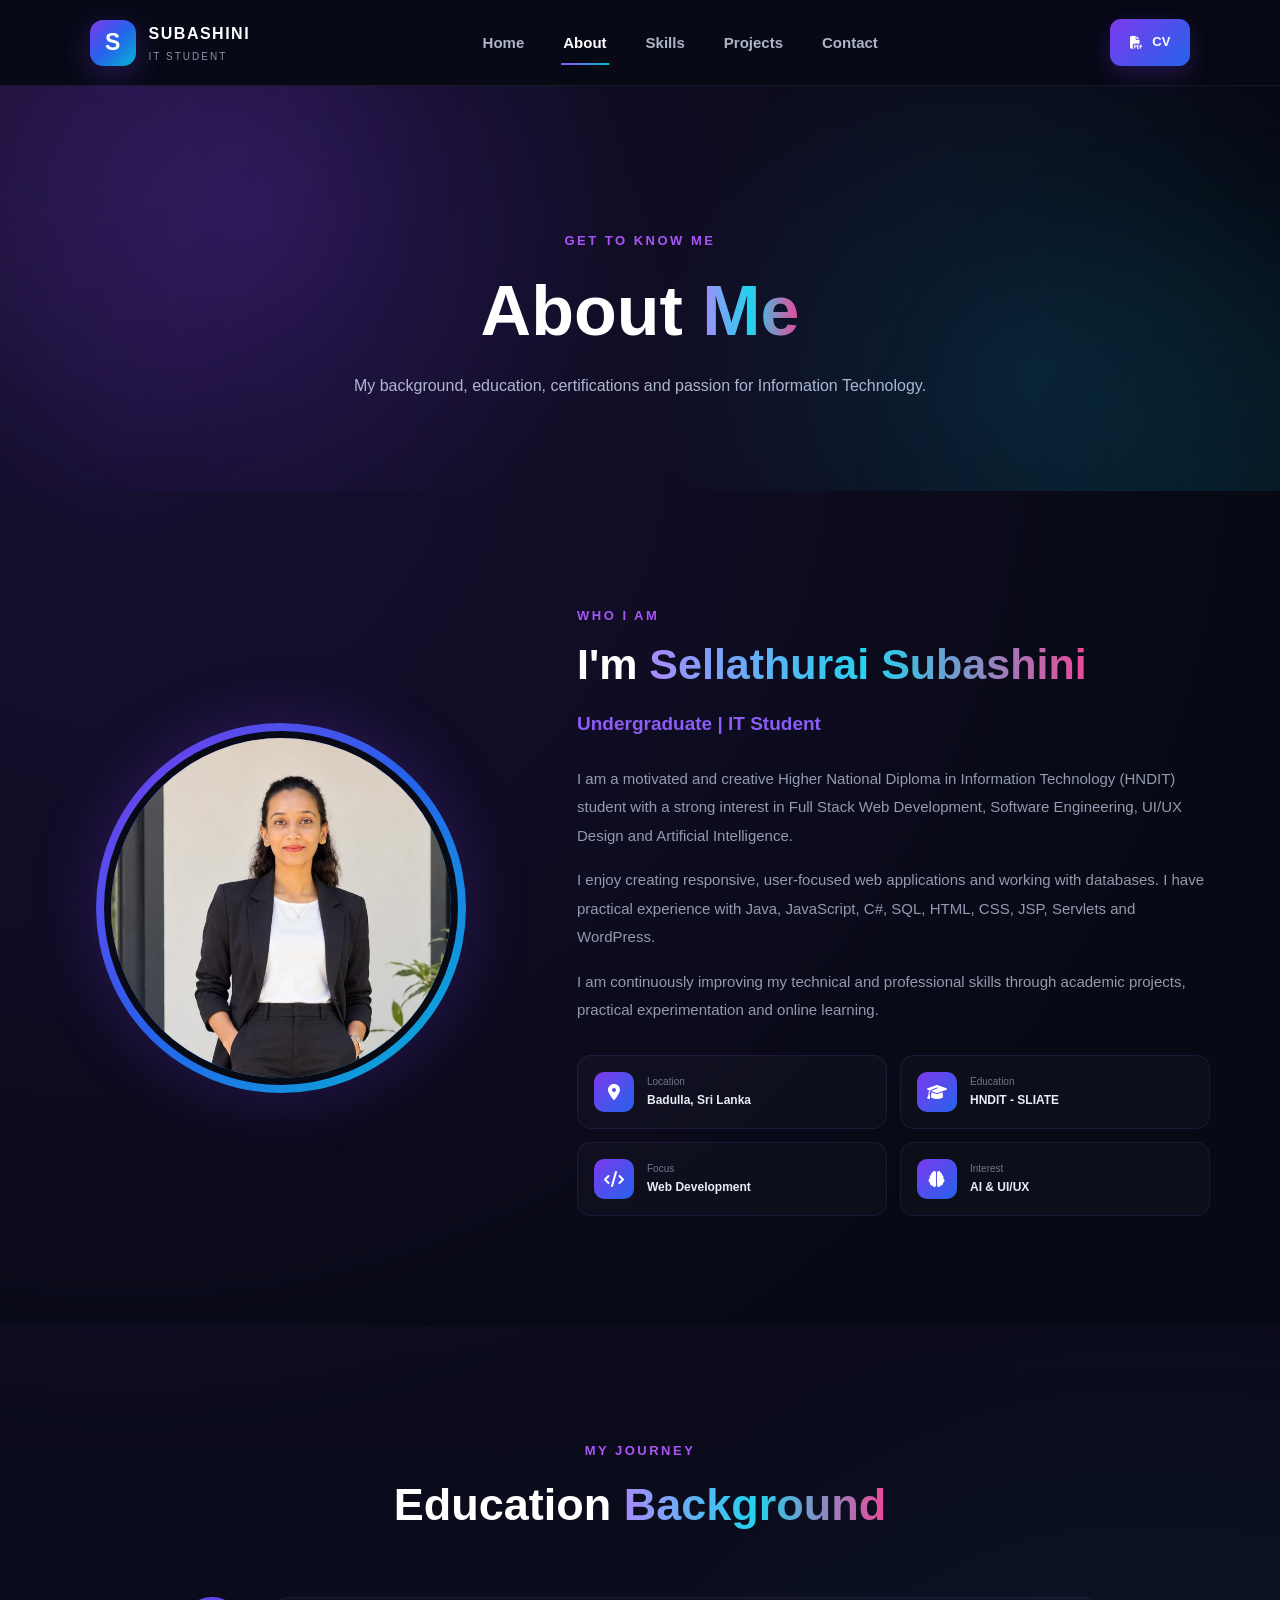
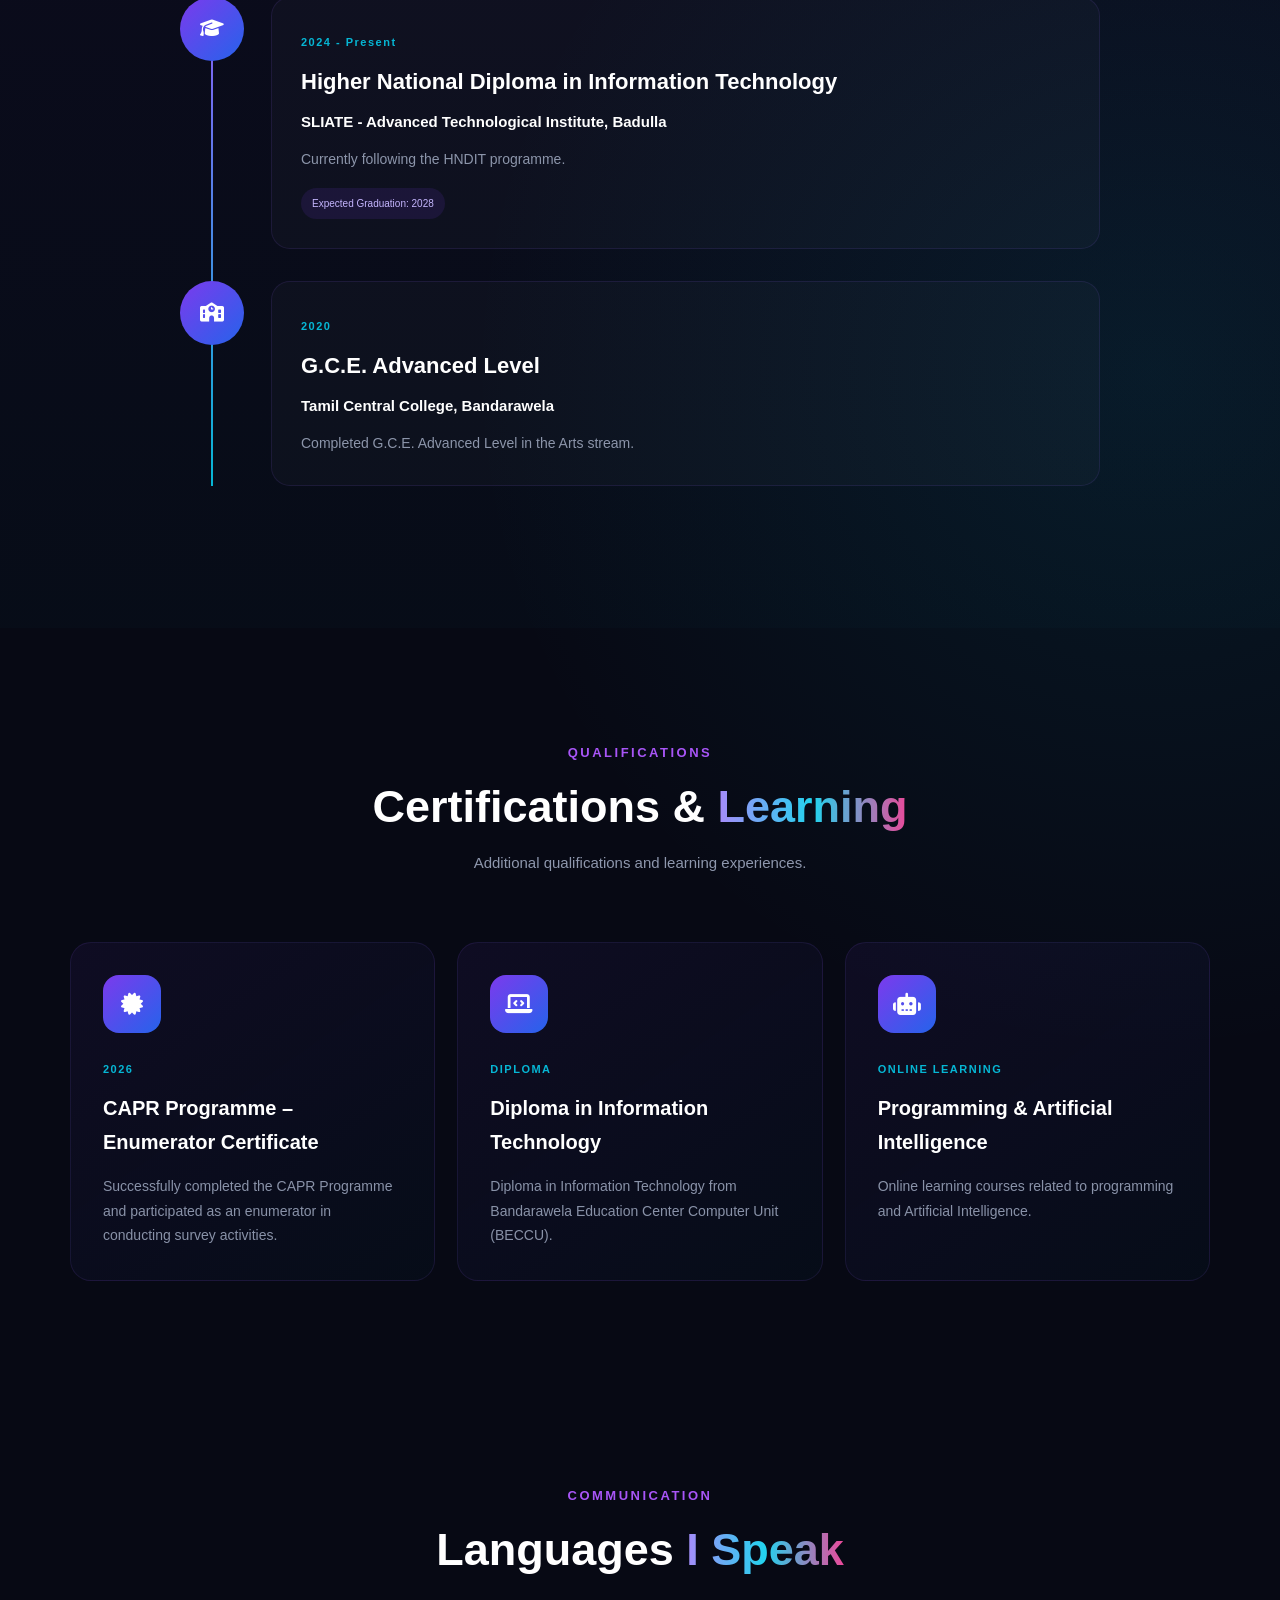
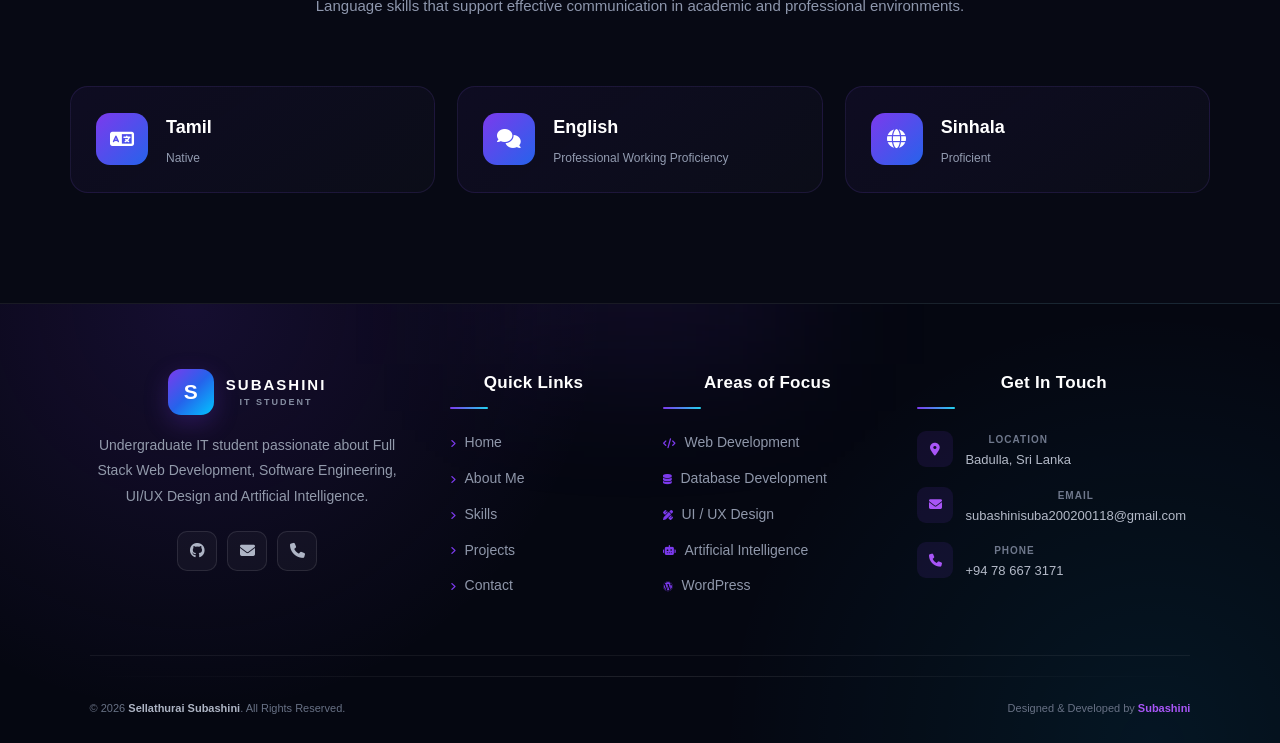
==== about.html @ f73d44b4 "First commit" ====
<!DOCTYPE html>
<html lang="en">

<head>

    <meta charset="UTF-8">
    <meta name="viewport" content="width=device-width, initial-scale=1.0">

    <title>About | Sellathurai Subashini</title>

    <link rel="stylesheet"
          href="https://cdnjs.cloudflare.com/ajax/libs/font-awesome/6.5.2/css/all.min.css">

    <link rel="stylesheet" href="style.css">

</head>

<body>


<header class="site-header">

    <a href="index.html" class="logo">

        <span>S</span>

        <div>
            <strong>SUBASHINI</strong>
            <small>IT STUDENT</small>
        </div>

    </a>


    <nav class="nav-menu">

        <a href="index.html">Home</a>
        <a href="about.html" class="active">About</a>
        <a href="skills.html">Skills</a>
        <a href="projects.html">Projects</a>
        <a href="contact.html">Contact</a>

    </nav>


    <a href="suba cv.pdf"
       target="_blank"
       class="cv-button">

        <i class="fa-solid fa-file-pdf"></i>
        CV

    </a>


    <button class="menu-button" id="menuButton">
        <i class="fa-solid fa-bars"></i>
    </button>

</header>


<!-- PAGE HERO -->

<section class="page-hero">

    <div>

        <span class="section-label">
            GET TO KNOW ME
        </span>

        <h1>
            About <span>Me</span>
        </h1>

        <p>
            My background, education, certifications and
            passion for Information Technology.
        </p>

    </div>

</section>


<!-- ABOUT -->

<section class="about-section">

    <div class="about-grid">

        <div class="about-photo-box">

            <div class="photo-ring">

                <img src="Profile.jpeg"
                     alt="Sellathurai Subashini">

            </div>

        </div>


        <div class="about-content">

            <span class="section-label">
                WHO I AM
            </span>

            <h2>
                I'm <span>Sellathurai Subashini</span>
            </h2>

            <h3>
                Undergraduate | IT Student
            </h3>

            <p>
                I am a motivated and creative Higher National Diploma
                in Information Technology (HNDIT) student with a strong
                interest in Full Stack Web Development, Software
                Engineering, UI/UX Design and Artificial Intelligence.
            </p>

            <p>
                I enjoy creating responsive, user-focused web applications
                and working with databases. I have practical experience
                with Java, JavaScript, C#, SQL, HTML, CSS, JSP, Servlets
                and WordPress.
            </p>

            <p>
                I am continuously improving my technical and professional
                skills through academic projects, practical experimentation
                and online learning.
            </p>


            <div class="about-info">

                <div>
                    <i class="fa-solid fa-location-dot"></i>

                    <div>
                        <small>Location</small>
                        <strong>Badulla, Sri Lanka</strong>
                    </div>
                </div>

                <div>
                    <i class="fa-solid fa-graduation-cap"></i>

                    <div>
                        <small>Education</small>
                        <strong>HNDIT - SLIATE</strong>
                    </div>
                </div>

                <div>
                    <i class="fa-solid fa-code"></i>

                    <div>
                        <small>Focus</small>
                        <strong>Web Development</strong>
                    </div>
                </div>

                <div>
                    <i class="fa-solid fa-brain"></i>

                    <div>
                        <small>Interest</small>
                        <strong>AI & UI/UX</strong>
                    </div>
                </div>

            </div>

        </div>

    </div>

</section>


<!-- EDUCATION -->

<section class="dark-section">

    <div class="section-heading">

        <span class="section-label">
            MY JOURNEY
        </span>

        <h2>
            Education <span>Background</span>
        </h2>

    </div>


    <div class="timeline">

        <div class="timeline-item">

            <div class="timeline-icon">
                <i class="fa-solid fa-graduation-cap"></i>
            </div>

            <div class="timeline-card">

                <span class="timeline-date">
                    2024 - Present
                </span>

                <h3>
                    Higher National Diploma in Information Technology
                </h3>

                <h4>
                    SLIATE - Advanced Technological Institute, Badulla
                </h4>

                <p>
                    Currently following the HNDIT programme.
                </p>

                <span class="education-status">
                    Expected Graduation: 2028
                </span>

            </div>

        </div>


        <div class="timeline-item">

            <div class="timeline-icon">
                <i class="fa-solid fa-school"></i>
            </div>

            <div class="timeline-card">

                <span class="timeline-date">
                    2020
                </span>

                <h3>
                    G.C.E. Advanced Level
                </h3>

                <h4>
                    Tamil Central College, Bandarawela
                </h4>

                <p>
                    Completed G.C.E. Advanced Level in the Arts stream.
                </p>

            </div>

        </div>

    </div>

</section>


<!-- CERTIFICATIONS -->

<section class="certifications-section">

    <div class="section-heading">

        <span class="section-label">
            QUALIFICATIONS
        </span>

        <h2>
            Certifications & <span>Learning</span>
        </h2>

        <p>
            Additional qualifications and learning experiences.
        </p>

    </div>


    <div class="certification-grid">

        <div class="certification-card">

            <div class="cert-icon">
                <i class="fa-solid fa-certificate"></i>
            </div>

            <span class="cert-year">
                2026
            </span>

            <h3>
                CAPR Programme –
                Enumerator Certificate
            </h3>

            <p>
                Successfully completed the CAPR Programme and
                participated as an enumerator in conducting
                survey activities.
            </p>

        </div>


        <div class="certification-card">

            <div class="cert-icon">
                <i class="fa-solid fa-laptop-code"></i>
            </div>

            <span class="cert-year">
                DIPLOMA
            </span>

            <h3>
                Diploma in Information Technology
            </h3>

            <p>
                Diploma in Information Technology from Bandarawela
                Education Center Computer Unit (BECCU).
            </p>

        </div>


        <div class="certification-card">

            <div class="cert-icon">
                <i class="fa-solid fa-robot"></i>
            </div>

            <span class="cert-year">
                ONLINE LEARNING
            </span>

            <h3>
                Programming & Artificial Intelligence
            </h3>

            <p>
                Online learning courses related to programming
                and Artificial Intelligence.
            </p>

        </div>

    </div>

</section>

<!-- LANGUAGES -->

<section class="languages-section">

    <div class="section-heading">

        <span class="section-label">
            COMMUNICATION
        </span>

        <h2>
            Languages <span>I Speak</span>
        </h2>

        <p>
            Language skills that support effective communication
            in academic and professional environments.
        </p>

    </div>


    <div class="language-grid">


        <!-- TAMIL -->

        <div class="language-card">

            <div class="language-icon">
                <i class="fa-solid fa-language"></i>
            </div>

            <div class="language-content">

                <h3>
                    Tamil
                </h3>

                <span>
                    Native
                </span>

            </div>

        </div>


        <!-- ENGLISH -->

        <div class="language-card">

            <div class="language-icon">
                <i class="fa-solid fa-comments"></i>
            </div>

            <div class="language-content">

                <h3>
                    English
                </h3>

                <span>
                    Professional Working Proficiency
                </span>

            </div>

        </div>


        <!-- SINHALA -->

        <div class="language-card">

            <div class="language-icon">
                <i class="fa-solid fa-globe"></i>
            </div>

            <div class="language-content">

                <h3>
                    Sinhala
                </h3>

                <span>
                    Proficient
                </span>

            </div>

        </div>


    </div>

</section>


<!-- =========================================================
     FOOTER
========================================================= -->

<footer class="site-footer">


    <div class="footer-container">


        <!-- =================================================
             FOOTER ABOUT
        ================================================== -->

        <div class="footer-column footer-about">


            <a href="index.html"
               class="footer-logo">


                <span>S</span>


                <div>

                    <strong>
                        SUBASHINI
                    </strong>

                    <small>
                        IT STUDENT
                    </small>

                </div>


            </a>


            <p>

                Undergraduate IT student passionate about
                Full Stack Web Development, Software Engineering,
                UI/UX Design and Artificial Intelligence.

            </p>


            <div class="footer-socials">


                <a href="https://github.com/Subashini0118"
                   title="GitHub">

                    <i class="fa-brands fa-github"></i>

                </a>


                <a href="mailto:subashinisuba200200118@gmail.com"
                   title="Email">

                    <i class="fa-solid fa-envelope"></i>

                </a>


                <a href="tel:+94786673171"
                   title="Phone">

                    <i class="fa-solid fa-phone"></i>

                </a>


            </div>


        </div>



        <!-- =================================================
             QUICK LINKS
        ================================================== -->

        <div class="footer-column">


            <h3>

                Quick Links

            </h3>


            <ul>


                <li>

                    <a href="index.html">

                        <i class="fa-solid fa-angle-right"></i>

                        Home

                    </a>

                </li>


                <li>

                    <a href="about.html">

                        <i class="fa-solid fa-angle-right"></i>

                        About Me

                    </a>

                </li>


                <li>

                    <a href="skills.html">

                        <i class="fa-solid fa-angle-right"></i>

                        Skills

                    </a>

                </li>


                <li>

                    <a href="projects.html">

                        <i class="fa-solid fa-angle-right"></i>

                        Projects

                    </a>

                </li>


                <li>

                    <a href="contact.html">

                        <i class="fa-solid fa-angle-right"></i>

                        Contact

                    </a>

                </li>


            </ul>


        </div>



        <!-- =================================================
             EXPERTISE
        ================================================== -->

        <div class="footer-column">


            <h3>

                Areas of Focus

            </h3>


            <ul>


                <li>

                    <a href="skills.html">

                        <i class="fa-solid fa-code"></i>

                        Web Development

                    </a>

                </li>


                <li>

                    <a href="skills.html">

                        <i class="fa-solid fa-database"></i>

                        Database Development

                    </a>

                </li>


                <li>

                    <a href="skills.html">

                        <i class="fa-solid fa-pen-ruler"></i>

                        UI / UX Design

                    </a>

                </li>


                <li>

                    <a href="skills.html">

                        <i class="fa-solid fa-robot"></i>

                        Artificial Intelligence

                    </a>

                </li>


                <li>

                    <a href="skills.html">

                        <i class="fa-brands fa-wordpress"></i>

                        WordPress

                    </a>

                </li>


            </ul>


        </div>



        <!-- =================================================
             CONTACT DETAILS
        ================================================== -->

        <div class="footer-column footer-contact">


            <h3>

                Get In Touch

            </h3>


            <div class="footer-contact-item">


                <i class="fa-solid fa-location-dot"></i>


                <div>

                    <span>

                        Location

                    </span>

                    <p>

                        Badulla, Sri Lanka

                    </p>

                </div>


            </div>



            <div class="footer-contact-item">


                <i class="fa-solid fa-envelope"></i>


                <div>

                    <span>

                        Email

                    </span>

                    <p>

                        subashinisuba200200118@gmail.com

                    </p>

                </div>


            </div>



            <div class="footer-contact-item">


                <i class="fa-solid fa-phone"></i>


                <div>

                    <span>

                        Phone

                    </span>

                    <p>

                        +94 78 667 3171

                    </p>

                </div>


            </div>

        </div>


    </div>



    <!-- =================================================
         FOOTER BOTTOM
    ================================================== -->

    <div class="footer-bottom">


        <div class="footer-line"></div>


        <div class="footer-bottom-content">


            <p>

                © 2026
                <strong>Sellathurai Subashini</strong>.
                All Rights Reserved.

            </p>


            <p>

                Designed & Developed by

                <span>

                    Subashini

                </span>

            </p>


        </div>


    </div>


</footer>


<script src="script.js"></script>

</body>
</html>
---- style.css ----
/* =====================================================
   GLOBAL
===================================================== */

* {
    margin: 0;
    padding: 0;
    box-sizing: border-box;
}

html {
    scroll-behavior: smooth;
}

body {
    font-family: Arial, Helvetica, sans-serif;
    background:
        radial-gradient(
            circle at 10% 10%,
            rgba(124, 58, 237, 0.14),
            transparent 30%
        ),
        radial-gradient(
            circle at 90% 50%,
            rgba(6, 182, 212, 0.09),
            transparent 30%
        ),
        #070914;
    color: #ffffff;
    line-height: 1.7;
    overflow-x: hidden;
}

a {
    text-decoration: none;
}

button,
input,
textarea {
    font-family: inherit;
}


/* =====================================================
   NAVBAR
===================================================== */

.site-header {
    position: sticky;
    top: 0;
    z-index: 999;

    height: 86px;

    padding: 0 7%;

    display: flex;
    align-items: center;
    justify-content: space-between;

    background: rgba(7, 9, 20, 0.90);

    backdrop-filter: blur(18px);

    border-bottom: 1px solid rgba(255, 255, 255, 0.07);
}


/* LOGO */

.logo {
    display: flex;
    align-items: center;
    gap: 13px;
    color: white;
}

.logo > span {
    width: 46px;
    height: 46px;

    display: flex;
    align-items: center;
    justify-content: center;

    border-radius: 13px;

    font-size: 23px;
    font-weight: 900;

    background:
        linear-gradient(
            135deg,
            #7c3aed,
            #2563eb,
            #06b6d4
        );

    box-shadow:
        0 8px 30px rgba(124, 58, 237, 0.3);
}

.logo strong {
    display: block;
    font-size: 16px;
    letter-spacing: 1.5px;
}

.logo small {
    display: block;
    font-size: 10px;
    color: #8992aa;
    letter-spacing: 2px;
}


/* NAVIGATION */

.nav-menu {
    display: flex;
    align-items: center;
    gap: 9px;
}

.nav-menu a {
    position: relative;

    padding: 11px 15px;

    color: #aeb5c8;

    font-size: 14px;
    font-weight: 600;

    transition: 0.3s ease;
}

.nav-menu a::after {
    content: "";

    position: absolute;

    left: 50%;
    bottom: 1px;

    width: 0;
    height: 2px;

    transform: translateX(-50%);

    background:
        linear-gradient(
            90deg,
            #8b5cf6,
            #06b6d4
        );

    transition: 0.3s ease;
}

.nav-menu a:hover,
.nav-menu a.active {
    color: #ffffff;
}

.nav-menu a:hover::after,
.nav-menu a.active::after {
    width: 65%;
}


/* CV BUTTON */

.cv-button {
    display: flex;
    align-items: center;
    gap: 9px;

    padding: 12px 20px;

    border-radius: 11px;

    color: white;

    font-size: 13px;
    font-weight: 700;

    background:
        linear-gradient(
            135deg,
            #7c3aed,
            #2563eb
        );

    box-shadow:
        0 8px 25px rgba(124, 58, 237, 0.25);

    transition: 0.3s ease;
}

.cv-button:hover {
    transform: translateY(-2px);

    box-shadow:
        0 12px 30px rgba(124, 58, 237, 0.4);
}


/* MOBILE MENU */

.menu-button {
    display: none;

    width: 44px;
    height: 44px;

    border: 1px solid rgba(255, 255, 255, 0.1);

    border-radius: 11px;

    color: white;

    background: rgba(255, 255, 255, 0.05);

    cursor: pointer;
}


/* =====================================================
   HERO
===================================================== */

.hero {
    min-height: calc(100vh - 86px);

    padding: 85px 8%;

    display: grid;

    grid-template-columns: 1.1fr 0.9fr;

    align-items: center;

    gap: 65px;

    position: relative;
}

.hero::before {
    content: "";

    position: absolute;

    width: 470px;
    height: 470px;

    left: -190px;
    top: 100px;

    border-radius: 50%;

    background: rgba(124, 58, 237, 0.11);

    filter: blur(85px);
}


/* HERO CONTENT */

.hero-content {
    position: relative;
    z-index: 2;
}

.hero-badge {
    display: inline-flex;
    align-items: center;
    gap: 9px;

    padding: 9px 15px;

    margin-bottom: 22px;

    border: 1px solid rgba(6, 182, 212, 0.22);

    border-radius: 30px;

    color: #67e8f9;

    font-size: 11px;
    font-weight: 700;

    letter-spacing: 1.5px;

    background: rgba(6, 182, 212, 0.05);
}

.hero-badge span {
    width: 8px;
    height: 8px;

    border-radius: 50%;

    background: #22c55e;

    box-shadow: 0 0 10px #22c55e;
}

.hero-small {
    color: #8b5cf6;

    font-size: 15px;

    font-weight: 800;

    letter-spacing: 4px;

    margin-bottom: 9px;
}

.hero h1 {
    font-size: clamp(52px, 6.2vw, 82px);

    line-height: 1.05;

    font-weight: 900;

    letter-spacing: -3px;

    margin-bottom: 22px;
}

.hero h1 span {
    display: block;

    background:
        linear-gradient(
            90deg,
            #a78bfa,
            #38bdf8,
            #22d3ee
        );

    -webkit-background-clip: text;
    -webkit-text-fill-color: transparent;
}

.hero h2 {
    font-size: 24px;

    color: #e2e8f0;

    font-weight: 500;

    margin-bottom: 22px;
}

.hero h2 b {
    color: #8b5cf6;
}

.hero-description {
    max-width: 650px;

    color: #929bb2;

    font-size: 17px;

    line-height: 1.9;

    margin-bottom: 35px;
}


/* HERO BUTTONS */

.hero-buttons {
    display: flex;

    gap: 15px;

    flex-wrap: wrap;
}

.button {
    display: inline-flex;

    align-items: center;

    gap: 10px;

    padding: 15px 24px;

    border-radius: 12px;

    font-size: 14px;

    font-weight: 700;

    transition: 0.3s ease;
}

.primary-button {
    color: white;

    background:
        linear-gradient(
            135deg,
            #7c3aed,
            #2563eb
        );

    box-shadow:
        0 10px 30px rgba(124, 58, 237, 0.25);
}

.primary-button:hover {
    color: white;

    transform: translateY(-3px);

    box-shadow:
        0 15px 35px rgba(124, 58, 237, 0.4);
}

.outline-button {
    color: #dce4f4;

    border: 1px solid rgba(139, 92, 246, 0.3);

    background: rgba(255, 255, 255, 0.03);
}

.outline-button:hover {
    color: white;

    border-color: #8b5cf6;

    transform: translateY(-3px);
}


/* SOCIAL */

.social-links {
    display: flex;

    gap: 11px;

    margin-top: 32px;
}

.social-links a {
    width: 43px;
    height: 43px;

    display: flex;

    align-items: center;
    justify-content: center;

    border-radius: 11px;

    color: #aeb6ca;

    border: 1px solid rgba(255, 255, 255, 0.08);

    background: rgba(255, 255, 255, 0.03);

    transition: 0.3s ease;
}

.social-links a:hover {
    color: white;

    transform: translateY(-3px);

    border-color: #8b5cf6;

    background: rgba(124, 58, 237, 0.15);
}


/* =====================================================
   HERO PHOTO
===================================================== */

.hero-photo-area {
    position: relative;

    min-height: 520px;

    display: flex;

    align-items: center;
    justify-content: center;
}

.photo-circle {
    position: relative;
    z-index: 3;

    width: 380px;
    height: 380px;

    padding: 9px;

    border-radius: 50%;

    background:
        linear-gradient(
            135deg,
            #7c3aed,
            #2563eb,
            #06b6d4
        );

    box-shadow:
        0 0 65px rgba(124, 58, 237, 0.35),
        0 0 130px rgba(6, 182, 212, 0.12);
}

.photo-circle img {
    width: 100%;
    height: 100%;

    object-fit: cover;

    border-radius: 50%;

    border: 7px solid #080a16;

    display: block;
}


/* GLOWS */

.glow {
    position: absolute;

    border-radius: 50%;

    filter: blur(60px);
}

.glow-one {
    width: 230px;
    height: 230px;

    background: rgba(124, 58, 237, 0.25);

    top: 60px;
    left: 70px;
}

.glow-two {
    width: 190px;
    height: 190px;

    background: rgba(6, 182, 212, 0.2);

    bottom: 45px;
    right: 45px;
}


/* FLOATING CARDS */

.floating-card {
    position: absolute;

    z-index: 5;

    display: flex;

    align-items: center;

    gap: 11px;

    padding: 14px 17px;

    border-radius: 15px;

    background: rgba(14, 17, 32, 0.86);

    backdrop-filter: blur(15px);

    border: 1px solid rgba(255, 255, 255, 0.1);

    box-shadow:
        0 15px 40px rgba(0, 0, 0, 0.3);

    animation: floatCard 4s ease-in-out infinite;
}

.floating-card i {
    color: #8b5cf6;

    font-size: 19px;
}

.floating-card strong {
    display: block;

    font-size: 13px;
}

.floating-card small {
    display: block;

    color: #7d879e;

    font-size: 10px;
}

.card-one {
    top: 75px;
    right: 5px;
}

.card-two {
    bottom: 65px;
    left: 5px;

    animation-delay: 1.5s;
}

@keyframes floatCard {

    0%, 100% {
        transform: translateY(0);
    }

    50% {
        transform: translateY(-10px);
    }

}


/* =====================================================
   GENERAL SECTIONS
===================================================== */

.quick-section,
.about-section,
.skills-section,
.projects-section,
.contact-section,
.certifications-section,
.project-cta {
    max-width: 1200px;

    margin: auto;

    padding: 110px 30px;
}

.dark-section {
    padding: 110px 30px;

    background:
        linear-gradient(
            180deg,
            rgba(124, 58, 237, 0.04),
            rgba(6, 182, 212, 0.02)
        );
}

.section-heading {
    text-align: center;

    max-width: 760px;

    margin: 0 auto 65px;
}

.section-label {
    display: inline-flex;

    align-items: center;

    gap: 8px;

    color: #a855f7;

    font-size: 13px;

    font-weight: 800;

    letter-spacing: 2.5px;

    text-transform: uppercase;
}

.section-heading h2 {
    font-size: 45px;

    line-height: 1.2;

    margin: 15px 0;
}

.section-heading h2 span,
.page-hero h1 span,
.about-content h2 span,
.project-cta h2 span,
.skills-heading h2 span,
.skills-hero h1 span {
    background:
        linear-gradient(
            90deg,
            #a78bfa,
            #22d3ee,
            #ec4899
        );

    -webkit-background-clip: text;
    -webkit-text-fill-color: transparent;
}

.section-heading p {
    color: #8e97ad;

    font-size: 15px;

    line-height: 1.9;
}


/* =====================================================
   FEATURE CARDS
===================================================== */

.feature-grid {
    display: grid;

    grid-template-columns: repeat(4, 1fr);

    gap: 20px;
}

.feature-card {
    padding: 31px 24px;

    border-radius: 19px;

    border: 1px solid rgba(139, 92, 246, 0.12);

    background:
        linear-gradient(
            145deg,
            rgba(124, 58, 237, 0.06),
            rgba(255, 255, 255, 0.015)
        );

    transition: 0.3s ease;
}

.feature-card:hover {
    transform: translateY(-8px);

    border-color: rgba(139, 92, 246, 0.45);

    box-shadow:
        0 20px 50px rgba(0, 0, 0, 0.25);
}

.feature-icon {
    width: 55px;
    height: 55px;

    display: flex;

    align-items: center;
    justify-content: center;

    margin-bottom: 21px;

    border-radius: 15px;

    color: white;

    font-size: 19px;

    background:
        linear-gradient(
            135deg,
            #7c3aed,
            #2563eb
        );
}

.feature-card h3 {
    font-size: 18px;

    margin-bottom: 10px;
}

.feature-card p {
    color: #8992a8;

    font-size: 14px;

    line-height: 1.75;
}


/* =====================================================
   STATS
===================================================== */

.stats-section {
    max-width: 1000px;

    margin: 0 auto 110px;

    padding: 38px;

    display: grid;

    grid-template-columns: repeat(4, 1fr);

    border: 1px solid rgba(139, 92, 246, 0.15);

    border-radius: 21px;

    background:
        linear-gradient(
            100deg,
            rgba(124, 58, 237, 0.08),
            rgba(6, 182, 212, 0.04)
        );
}

.stat-item {
    text-align: center;

    border-right: 1px solid rgba(255, 255, 255, 0.07);
}

.stat-item:last-child {
    border: none;
}

.stat-item strong {
    display: block;

    font-size: 33px;

    color: #a78bfa;
}

.stat-item span {
    color: #7f899f;

    font-size: 12px;

    text-transform: uppercase;

    letter-spacing: 1px;
}


/* =====================================================
   PAGE HERO
===================================================== */

.page-hero {
    min-height: 45vh;

    display: flex;

    align-items: center;

    justify-content: center;

    text-align: center;

    padding: 140px 20px 90px;

    position: relative;

    overflow: hidden;

    background:
        radial-gradient(
            circle at 20% 30%,
            rgba(124, 58, 237, 0.20),
            transparent 35%
        ),
        radial-gradient(
            circle at 80% 70%,
            rgba(6, 182, 212, 0.13),
            transparent 35%
        );
}

.page-hero::before {
    content: "";

    position: absolute;

    width: 470px;
    height: 470px;

    border-radius: 50%;

    background: rgba(168, 85, 247, 0.08);

    filter: blur(85px);

    top: -200px;
    left: -150px;
}

.page-hero::after {
    content: "";

    position: absolute;

    width: 420px;
    height: 420px;

    border-radius: 50%;

    background: rgba(6, 182, 212, 0.07);

    filter: blur(90px);

    right: -150px;
    bottom: -200px;
}

.page-hero .hero-content {
    max-width: 850px;
    position: relative;
    z-index: 2;
}

.page-hero h1 {
    font-size: clamp(48px, 6vw, 70px);

    line-height: 1.05;

    margin: 22px 0;

    color: #ffffff;
}

.page-hero p {
    color: #aeb6cf;

    max-width: 720px;

    margin: auto;

    font-size: 16px;

    line-height: 1.9;
}


/* =====================================================
   ABOUT
===================================================== */

.about-grid {
    display: grid;

    grid-template-columns: 0.8fr 1.2fr;

    gap: 85px;

    align-items: center;
}

.about-photo-box {
    display: flex;

    align-items: center;
    justify-content: center;
}

.photo-ring {
    width: 370px;
    height: 370px;

    padding: 8px;

    border-radius: 50%;

    background:
        linear-gradient(
            135deg,
            #7c3aed,
            #2563eb,
            #06b6d4
        );

    box-shadow:
        0 0 65px rgba(124, 58, 237, 0.25);
}

.photo-ring img {
    width: 100%;
    height: 100%;

    object-fit: cover;

    border-radius: 50%;

    border: 7px solid #080a16;
}

.about-content h2 {
    font-size: 43px;

    margin-bottom: 7px;
}

.about-content h3 {
    color: #8b5cf6;

    font-size: 19px;

    margin-bottom: 24px;
}

.about-content p {
    color: #929bb0;

    font-size: 15px;

    line-height: 1.9;

    margin-bottom: 16px;
}

.about-info {
    display: grid;

    grid-template-columns: repeat(2, 1fr);

    gap: 13px;

    margin-top: 30px;
}

.about-info > div {
    display: flex;

    gap: 13px;

    align-items: center;

    padding: 16px;

    border-radius: 14px;

    border: 1px solid rgba(139, 92, 246, 0.12);

    background: rgba(255, 255, 255, 0.025);
}

.about-info i {
    width: 40px;
    height: 40px;

    display: flex;

    align-items: center;
    justify-content: center;

    border-radius: 10px;

    background:
        linear-gradient(
            135deg,
            #7c3aed,
            #2563eb
        );
}

.about-info small {
    display: block;

    color: #6f7890;

    font-size: 10px;
}

.about-info strong {
    display: block;

    color: #e8edf7;

    font-size: 12px;
}


/* =====================================================
   TIMELINE
===================================================== */

.timeline {
    max-width: 920px;

    margin: auto;

    position: relative;
}

.timeline::before {
    content: "";

    position: absolute;

    left: 31px;

    top: 0;
    bottom: 0;

    width: 2px;

    background:
        linear-gradient(
            #8b5cf6,
            #06b6d4
        );
}

.timeline-item {
    position: relative;

    display: flex;

    gap: 27px;

    margin-bottom: 32px;
}

.timeline-icon {
    position: relative;

    z-index: 2;

    min-width: 64px;
    height: 64px;

    display: flex;

    align-items: center;
    justify-content: center;

    border-radius: 50%;

    font-size: 19px;

    background:
        linear-gradient(
            135deg,
            #7c3aed,
            #2563eb
        );
}

.timeline-card {
    flex: 1;

    padding: 29px;

    border-radius: 19px;

    border: 1px solid rgba(139, 92, 246, 0.12);

    background: rgba(255, 255, 255, 0.025);

    transition: 0.3s ease;
}

.timeline-card:hover {
    border-color: rgba(139, 92, 246, 0.4);

    transform: translateX(5px);
}

.timeline-date,
.cert-year {
    color: #06b6d4;

    font-size: 11px;

    font-weight: 800;

    letter-spacing: 1.5px;
}

.timeline-card h3 {
    font-size: 22px;

    margin: 9px 0;
}

.timeline-card h4 {
    font-size: 15px;

    margin-bottom: 13px;
}

.timeline-card p {
    color: #8c95aa;

    font-size: 14px;
}

.education-status {
    display: inline-block;

    margin-top: 16px;

    padding: 7px 11px;

    border-radius: 20px;

    font-size: 10px;

    color: #c4b5fd;

    background: rgba(124, 58, 237, 0.12);
}


/* =====================================================
   CERTIFICATIONS
===================================================== */

.certification-grid {
    max-width: 1200px;

    margin: auto;

    display: grid;

    grid-template-columns: repeat(3, 1fr);

    gap: 22px;
}

.certification-card {
    padding: 32px;

    border-radius: 21px;

    border: 1px solid rgba(139, 92, 246, 0.12);

    background:
        linear-gradient(
            145deg,
            rgba(124, 58, 237, 0.07),
            rgba(6, 182, 212, 0.025)
        );

    transition: 0.3s ease;
}

.certification-card:hover {
    transform: translateY(-8px);

    border-color: rgba(139, 92, 246, 0.45);
}

.cert-icon {
    width: 58px;
    height: 58px;

    display: flex;

    align-items: center;
    justify-content: center;

    margin-bottom: 21px;

    border-radius: 16px;

    font-size: 22px;

    background:
        linear-gradient(
            135deg,
            #7c3aed,
            #2563eb
        );
}

.certification-card h3 {
    font-size: 20px;

    margin: 10px 0 15px;
}

.certification-card p {
    color: #8992a8;

    font-size: 14px;

    line-height: 1.75;
}


/* =====================================================
   SKILLS PAGE
===================================================== */

.skills-hero {
    min-height: 360px;

    display: flex;

    align-items: center;

    justify-content: center;

    text-align: center;

    padding: 140px 20px 75px;

    position: relative;

    overflow: hidden;
}

.skills-hero::before {
    content: "";

    position: absolute;

    width: 470px;
    height: 470px;

    background: rgba(124, 58, 237, 0.16);

    border-radius: 50%;

    filter: blur(90px);

    top: -180px;
    left: -120px;
}

.skills-hero::after {
    content: "";

    position: absolute;

    width: 420px;
    height: 420px;

    background: rgba(6, 182, 212, 0.12);

    border-radius: 50%;

    filter: blur(90px);

    bottom: -180px;
    right: -100px;
}

.skills-hero-content {
    position: relative;

    z-index: 2;

    max-width: 780px;
}

.section-tag,
.small-title {
    display: inline-flex;

    align-items: center;

    gap: 8px;

    color: #a78bfa;

    font-size: 13px;

    font-weight: 700;

    letter-spacing: 2px;

    text-transform: uppercase;
}

.skills-hero h1 {
    margin: 20px 0 16px;

    font-size: clamp(42px, 5vw, 68px);

    line-height: 1.1;

    color: #ffffff;

    font-weight: 700;
}

.skills-hero p {
    max-width: 680px;

    margin: auto;

    color: #aeb8d0;

    font-size: 16px;

    line-height: 1.9;
}


/* =====================================================
   SKILLS MAIN
===================================================== */

.skills-main {
    max-width: 1220px;

    margin: 0 auto;

    padding: 95px 25px;
}

.skills-heading {
    text-align: center;

    max-width: 760px;

    margin: 0 auto 50px;
}

.skills-heading h2 {
    color: #ffffff;

    font-size: 38px;

    margin: 15px 0 13px;
}

.skills-heading p {
    color: #8f9bb5;

    font-size: 15px;

    line-height: 1.9;
}


/* =====================================================
   TECHNICAL SKILLS
===================================================== */

.technical-skills {
    display: grid;

    grid-template-columns: repeat(2, 1fr);

    gap: 24px;
}

.technical-skills > .skills-heading {
    grid-column: 1 / -1;
}


/* CATEGORY */

.skills-category {
    background: rgba(17, 24, 39, 0.68);

    border: 1px solid rgba(139, 92, 246, 0.18);

    border-radius: 20px;

    padding: 29px;

    backdrop-filter: blur(15px);

    transition: 0.35s ease;

    position: relative;

    overflow: hidden;
}

.skills-category::before {
    content: "";

    position: absolute;

    width: 160px;
    height: 160px;

    background: rgba(124, 58, 237, 0.08);

    border-radius: 50%;

    top: -80px;
    right: -60px;

    filter: blur(25px);
}

.skills-category:hover {
    transform: translateY(-5px);

    border-color: rgba(139, 92, 246, 0.45);

    box-shadow:
        0 18px 50px rgba(0, 0, 0, 0.25);
}

.wide-category {
    grid-column: 1 / -1;
}


/* CATEGORY HEADER */

.category-header {
    display: flex;

    align-items: center;

    gap: 16px;

    margin-bottom: 27px;
}

.category-icon {
    width: 52px;
    height: 52px;

    min-width: 52px;

    display: flex;

    align-items: center;
    justify-content: center;

    border-radius: 14px;

    color: white;

    font-size: 20px;
}

.programming-icon {
    background: linear-gradient(135deg, #7c3aed, #4f46e5);
}

.web-icon {
    background: linear-gradient(135deg, #06b6d4, #2563eb);
}

.database-icon {
    background: linear-gradient(135deg, #2563eb, #7c3aed);
}

.tools-icon {
    background: linear-gradient(135deg, #8b5cf6, #ec4899);
}

.design-icon {
    background: linear-gradient(135deg, #ec4899, #8b5cf6);
}

.category-header h3 {
    color: #ffffff;

    font-size: 20px;

    margin: 0 0 4px;
}

.category-header p {
    color: #7f8ba6;

    font-size: 13px;

    margin: 0;
}


/* SKILL LIST */

.skill-list {
    display: flex;

    flex-direction: column;

    gap: 21px;
}


/* SKILL ROW */

.skill-row {
    width: 100%;
}

.skill-info {
    display: flex;

    justify-content: space-between;

    align-items: center;

    margin-bottom: 9px;
}

.skill-name {
    display: flex;

    align-items: center;

    gap: 10px;

    color: #dbe4f5;

    font-size: 14px;

    font-weight: 500;
}

.skill-name i {
    color: #a78bfa;

    width: 19px;

    text-align: center;

    font-size: 15px;
}

.skill-info > span {
    color: #8b9abc;

    font-size: 13px;

    font-weight: 600;
}


/* PROGRESS */

.skill-progress {
    height: 7px;

    width: 100%;

    background: rgba(255, 255, 255, 0.07);

    border-radius: 20px;

    overflow: hidden;
}

.skill-fill {
    height: 100%;

    border-radius: 20px;

    background:
        linear-gradient(
            90deg,
            #7c3aed,
            #22d3ee
        );

    box-shadow:
        0 0 12px rgba(124, 58, 237, 0.35);
}


/* SKILL COLORS */

.javascript {
    background: linear-gradient(90deg, #f59e0b, #eab308);
}

.csharp {
    background: linear-gradient(90deg, #8b5cf6, #a855f7);
}

.sql {
    background: linear-gradient(90deg, #06b6d4, #3b82f6);
}

.html {
    background: linear-gradient(90deg, #f97316, #ef4444);
}

.css {
    background: linear-gradient(90deg, #2563eb, #06b6d4);
}

.jsp {
    background: linear-gradient(90deg, #7c3aed, #ec4899);
}

.react {
    background: linear-gradient(90deg, #06b6d4, #3b82f6);
}

.node {
    background: linear-gradient(90deg, #22c55e, #10b981);
}

.socket {
    background: linear-gradient(90deg, #6366f1, #8b5cf6);
}

.mysql {
    background: linear-gradient(90deg, #0ea5e9, #06b6d4);
}

.postgresql {
    background: linear-gradient(90deg, #2563eb, #6366f1);
}

.mongodb {
    background: linear-gradient(90deg, #16a34a, #22c55e);
}

.github {
    background: linear-gradient(90deg, #8b5cf6, #ec4899);
}

.vscode {
    background: linear-gradient(90deg, #0284c7, #06b6d4);
}

.netbeans {
    background: linear-gradient(90deg, #f97316, #ef4444);
}

.ai-content {
    background: linear-gradient(90deg, #a855f7, #ec4899);
}

.photoshop {
    background: linear-gradient(90deg, #2563eb, #06b6d4);
}

.canva {
    background: linear-gradient(90deg, #ec4899, #8b5cf6);
}

.ai-video {
    background: linear-gradient(90deg, #ef4444, #ec4899);
}


/* AI GRID */

.ai-grid {
    display: grid;

    grid-template-columns: repeat(2, 1fr);

    column-gap: 42px;
}


/* =====================================================
   SOFT SKILLS
===================================================== */

.soft-skills-section {
    margin-top: 100px;

    padding: 100px 8%;

    background:
        radial-gradient(
            circle at 10% 50%,
            rgba(124, 58, 237, 0.10),
            transparent 35%
        ),
        #070a16;
}

.soft-skills-grid {
    max-width: 1220px;

    margin: auto;

    display: grid;

    grid-template-columns: repeat(3, 1fr);

    gap: 20px;
}

.soft-skill {
    display: flex;

    align-items: center;

    gap: 17px;

    padding: 24px;

    border-radius: 18px;

    background: rgba(17, 24, 39, 0.58);

    border: 1px solid rgba(139, 92, 246, 0.15);

    transition: 0.3s ease;
}

.soft-skill:hover {
    transform: translateY(-5px);

    border-color: rgba(34, 211, 238, 0.35);
}

.soft-icon {
    width: 46px;
    height: 46px;

    min-width: 46px;

    display: flex;

    align-items: center;
    justify-content: center;

    border-radius: 13px;

    background:
        linear-gradient(
            135deg,
            #7c3aed,
            #0891b2
        );

    color: #ffffff;

    font-size: 18px;
}

.soft-skill h3 {
    color: #e9edfa;

    font-size: 16px;

    margin: 0 0 5px;
}

.soft-skill p {
    color: #7f89a5;

    font-size: 12px;

    line-height: 1.6;

    margin: 0;
}


/* =====================================================
   PROJECTS
===================================================== */

.projects-section {
    display: grid;

    grid-template-columns: repeat(3, 1fr);

    gap: 27px;

    align-items: stretch;
}

.project-card {
    position: relative;

    overflow: hidden;

    padding: 34px;

    border-radius: 23px;

    border: 1px solid rgba(139, 92, 246, 0.14);

    background:
        linear-gradient(
            145deg,
            rgba(124, 58, 237, 0.08),
            rgba(255, 255, 255, 0.02)
        );

    transition: 0.35s ease;
}

.project-card:hover {
    transform: translateY(-10px);

    border-color: rgba(139, 92, 246, 0.5);

    box-shadow:
        0 25px 60px rgba(0, 0, 0, 0.3);
}

.project-number {
    position: absolute;

    top: 16px;
    right: 21px;

    color: rgba(139, 92, 246, 0.15);

    font-size: 54px;

    font-weight: 900;
}

.project-icon {
    width: 68px;
    height: 68px;

    display: flex;

    align-items: center;
    justify-content: center;

    border-radius: 18px;

    font-size: 26px;

    margin-bottom: 26px;

    color: white;

    background:
        linear-gradient(
            135deg,
            #7c3aed,
            #2563eb
        );
}

.photography-icon {
    background:
        linear-gradient(
            135deg,
            #db2777,
            #7c3aed
        );
}

.wordpress-icon {
    background:
        linear-gradient(
            135deg,
            #06b6d4,
            #2563eb
        );
}

.project-type {
    color: #06b6d4;

    font-size: 10px;

    font-weight: 800;

    letter-spacing: 2px;
}

.project-content h2 {
    font-size: 24px;

    line-height: 1.3;

    margin: 10px 0 16px;
}

.project-content > p {
    color: #8e97ad;

    font-size: 14px;

    line-height: 1.8;

    min-height: 145px;
}

.technology-list {
    display: flex;

    flex-wrap: wrap;

    gap: 8px;

    margin: 23px 0;
}

.technology-list span {
    padding: 7px 10px;

    border-radius: 20px;

    color: #b9c1d3;

    font-size: 10px;

    border: 1px solid rgba(139, 92, 246, 0.15);

    background: rgba(139, 92, 246, 0.06);
}

.project-buttons {
    margin-top: 17px;
}

.github-button {
    display: inline-flex;

    align-items: center;

    gap: 8px;

    padding: 12px 16px;

    border-radius: 10px;

    color: white;

    font-size: 12px;

    font-weight: 700;

    background:
        linear-gradient(
            135deg,
            #181b2b,
            #24283d
        );

    border: 1px solid rgba(255, 255, 255, 0.1);

    transition: 0.3s ease;
}

.github-button:hover {
    color: white;

    border-color: #8b5cf6;

    transform: translateY(-2px);

    background:
        linear-gradient(
            135deg,
            #7c3aed,
            #2563eb
        );
}


/* =====================================================
   PROJECT CTA
===================================================== */

.project-cta {
    text-align: center;
}

.project-cta h2 {
    font-size: 42px;

    margin: 12px auto 27px;

    max-width: 700px;
}


/* =====================================================
   CONTACT
===================================================== */

.contact-section {
    display: grid;

    grid-template-columns: 0.85fr 1.15fr;

    gap: 75px;

    align-items: start;
}

.contact-info h2 {
    font-size: 42px;

    line-height: 1.2;

    margin: 11px 0 22px;
}

.contact-info h2 span,
.form-heading strong {
    color: #8b5cf6;
}

.contact-info > p {
    color: #8d96aa;

    font-size: 15px;

    line-height: 1.8;

    margin-bottom: 32px;
}

.contact-item {
    display: flex;

    align-items: center;

    gap: 16px;

    margin-bottom: 22px;
}

.contact-icon {
    width: 50px;
    height: 50px;

    flex-shrink: 0;

    display: flex;

    align-items: center;
    justify-content: center;

    border-radius: 14px;

    background:
        linear-gradient(
            135deg,
            #7c3aed,
            #2563eb
        );
}

.contact-item small {
    display: block;

    color: #687189;

    font-size: 10px;

    text-transform: uppercase;

    letter-spacing: 1px;
}

.contact-item a,
.contact-item strong {
    color: #e4e9f4;

    font-size: 14px;
}

.contact-social {
    display: flex;

    gap: 11px;

    margin-top: 32px;
}

.contact-social a {
    width: 44px;
    height: 44px;

    display: flex;

    align-items: center;
    justify-content: center;

    border-radius: 11px;

    color: #9ca6bb;

    border: 1px solid rgba(255, 255, 255, 0.08);

    background: rgba(255, 255, 255, 0.03);

    transition: 0.3s ease;
}

.contact-social a:hover {
    color: white;

    border-color: #8b5cf6;
}


/* CONTACT FORM */

.contact-form-box {
    padding: 38px;

    border-radius: 23px;

    border: 1px solid rgba(139, 92, 246, 0.15);

    background:
        linear-gradient(
            145deg,
            rgba(124, 58, 237, 0.07),
            rgba(255, 255, 255, 0.02)
        );
}

.form-heading span {
    color: #06b6d4;

    font-size: 11px;

    letter-spacing: 2px;

    font-weight: 800;
}

.form-heading h2 {
    font-size: 27px;

    margin: 9px 0 30px;
}

.form-row {
    display: grid;

    grid-template-columns: 1fr 1fr;

    gap: 16px;
}

.form-group {
    margin-bottom: 19px;
}

.form-group label {
    display: block;

    margin-bottom: 8px;

    color: #b4bdd0;

    font-size: 12px;

    font-weight: 600;
}

.form-group input,
.form-group textarea {
    width: 100%;

    padding: 14px 16px;

    color: white;

    outline: none;

    border: 1px solid rgba(255, 255, 255, 0.08);

    border-radius: 11px;

    background: rgba(0, 0, 0, 0.2);

    font-size: 13px;

    transition: 0.3s ease;
}

.form-group textarea {
    resize: vertical;
}

.form-group input:focus,
.form-group textarea:focus {
    border-color: #8b5cf6;

    box-shadow:
        0 0 0 3px rgba(139, 92, 246, 0.08);
}

.form-group input::placeholder,
.form-group textarea::placeholder {
    color: #596278;
}


/* =====================================================
   SKILLS CTA
===================================================== */

.skills-cta {
    max-width: 1170px;

    margin: 90px auto 0;

    padding: 40px 45px;

    border-radius: 21px;

    display: flex;

    justify-content: space-between;

    align-items: center;

    gap: 30px;

    background:
        linear-gradient(
            135deg,
            rgba(76, 29, 149, 0.45),
            rgba(8, 47, 73, 0.55)
        );

    border: 1px solid rgba(139, 92, 246, 0.25);

    position: relative;

    overflow: hidden;
}

.skills-cta::after {
    content: "";

    position: absolute;

    width: 230px;
    height: 230px;

    border-radius: 50%;

    background: rgba(34, 211, 238, 0.08);

    right: -80px;
    top: -100px;

    filter: blur(25px);
}

.skills-cta span {
    color: #a78bfa;

    font-size: 12px;

    font-weight: 700;

    letter-spacing: 1.5px;
}

.skills-cta h2 {
    color: #ffffff;

    font-size: 28px;

    margin: 9px 0;
}

.skills-cta p {
    color: #a3aec4;

    font-size: 14px;

    margin: 0;
}

.cta-button {
    position: relative;

    z-index: 2;

    display: inline-flex;

    align-items: center;

    gap: 10px;

    padding: 14px 23px;

    border-radius: 10px;

    background:
        linear-gradient(
            135deg,
            #7c3aed,
            #2563eb
        );

    color: #ffffff;

    font-size: 14px;

    font-weight: 600;

    white-space: nowrap;

    transition: 0.3s ease;
}

.cta-button:hover {
    color: white;

    transform: translateY(-2px);

    box-shadow:
        0 10px 25px rgba(124, 58, 237, 0.35);
}


/* =====================================================
   FOOTER
===================================================== */

.footer,
footer {
    margin-top: 20px;

    padding: 50px 25px 22px;

    text-align: center;

    border-top: 1px solid rgba(255, 255, 255, 0.07);

    background: #050711;
}

.footer-content {
    max-width: 1200px;

    margin: auto;

    display: flex;

    align-items: center;

    justify-content: space-between;
}

.footer h3,
.footer-logo {
    color: #ffffff;

    font-size: 21px;

    font-weight: 700;
}

.footer h3 span,
.footer-logo span {
    color: #a78bfa;
}

.footer p {
    color: #727d98;

    margin: 7px 0 20px;

    font-size: 13px;
}

.footer-social,
.footer-socials {
    display: flex;

    justify-content: center;

    gap: 11px;
}

.footer-social a,
.footer-socials a {
    width: 42px;
    height: 42px;

    display: flex;

    align-items: center;
    justify-content: center;

    border-radius: 50%;

    color: #ffffff;

    background:
        linear-gradient(
            135deg,
            #7c3aed,
            #06b6d4
        );

    transition: 0.3s ease;
}

.footer-social a:hover,
.footer-socials a:hover {
    transform: translateY(-4px);
}

.footer-bottom {
    max-width: 1200px;

    margin: 30px auto 0;

    padding-top: 20px;

    border-top: 1px solid rgba(255, 255, 255, 0.06);

    text-align: center;

    color: #59657e;

    font-size: 12px;
}

.copyright {
    margin-bottom: 5px;
}

.designer {
    color: #8b5cf6 !important;
}


/* =====================================================
   SCROLL ANIMATION
===================================================== */

.reveal {
    opacity: 0;

    transform: translateY(28px);

    transition:
        opacity 0.7s ease,
        transform 0.7s ease;
}

.reveal-visible {
    opacity: 1;

    transform: translateY(0);
}


/* =====================================================
   RESPONSIVE - 1000px
===================================================== */

@media (max-width: 1000px) {

    .site-header {
        padding: 0 5%;
    }

    .nav-menu {
        gap: 2px;
    }

    .nav-menu a {
        padding: 9px 10px;

        font-size: 13px;
    }

    .hero {
        grid-template-columns: 1fr;

        text-align: center;

        padding: 80px 6%;
    }

    .hero-content {
        order: 1;
    }

    .hero-photo-area {
        order: 2;
    }

    .hero-buttons,
    .social-links {
        justify-content: center;
    }

    .hero-description {
        margin-left: auto;
        margin-right: auto;
    }

    .feature-grid {
        grid-template-columns: repeat(2, 1fr);
    }

    .projects-section {
        grid-template-columns: 1fr;

        max-width: 750px;
    }

    .project-content > p {
        min-height: auto;
    }

    .certification-grid {
        grid-template-columns: 1fr;
    }

    .about-grid,
    .contact-section {
        grid-template-columns: 1fr;
    }

    .about-photo-box {
        order: 1;
    }

    .about-content {
        order: 2;
    }

    .technical-skills {
        grid-template-columns: 1fr;
    }

    .wide-category {
        grid-column: auto;
    }

    .soft-skills-grid {
        grid-template-columns: repeat(2, 1fr);
    }
}


/* =====================================================
   RESPONSIVE - 700px
===================================================== */

@media (max-width: 700px) {

    .site-header {
        height: 74px;
    }

    .logo > span {
        width: 42px;
        height: 42px;

        font-size: 21px;
    }

    .logo strong {
        font-size: 14px;
    }

    .logo small {
        font-size: 8px;
    }

    .nav-menu {
        position: absolute;

        top: 74px;

        left: 0;
        right: 0;

        display: none;

        flex-direction: column;

        padding: 17px 20px;

        background: rgba(7, 9, 20, 0.98);

        border-bottom: 1px solid rgba(255, 255, 255, 0.08);
    }

    .nav-menu.show {
        display: flex;
    }

    .nav-menu a {
        width: 100%;

        text-align: center;

        padding: 14px;

        font-size: 14px;
    }

    .cv-button {
        display: none;
    }

    .menu-button {
        display: flex;

        align-items: center;

        justify-content: center;
    }


    /* HERO */

    .hero {
        padding: 70px 20px;

        gap: 30px;
    }

    .hero h1 {
        font-size: 50px;

        letter-spacing: -2px;
    }

    .hero h2 {
        font-size: 20px;
    }

    .hero-description {
        font-size: 15px;
    }

    .photo-circle {
        width: 290px;
        height: 290px;
    }

    .hero-photo-area {
        min-height: 390px;
    }

    .floating-card {
        transform: scale(0.88);
    }

    .card-one {
        right: -5px;
    }

    .card-two {
        left: -5px;
    }


    /* SECTIONS */

    .quick-section,
    .about-section,
    .skills-section,
    .projects-section,
    .contact-section,
    .certifications-section,
    .project-cta {
        padding: 75px 20px;
    }

    .section-heading h2,
    .project-cta h2,
    .contact-info h2,
    .about-content h2 {
        font-size: 34px;
    }

    .section-heading {
        margin-bottom: 45px;
    }


    /* FEATURES */

    .feature-grid {
        grid-template-columns: 1fr;
    }


    /* STATS */

    .stats-section {
        grid-template-columns: repeat(2, 1fr);

        margin: 0 20px 75px;

        padding: 25px;
    }

    .stat-item {
        padding: 16px;

        border-bottom: 1px solid rgba(255, 255, 255, 0.07);
    }

    .stat-item:nth-child(2) {
        border-right: none;
    }

    .stat-item:nth-child(3),
    .stat-item:nth-child(4) {
        border-bottom: none;
    }


    /* ABOUT */

    .photo-ring {
        width: 290px;
        height: 290px;
    }

    .about-info {
        grid-template-columns: 1fr;
    }


    /* TIMELINE */

    .timeline-item {
        gap: 13px;
    }

    .timeline-icon {
        min-width: 50px;

        width: 50px;

        height: 50px;
    }

    .timeline::before {
        left: 24px;
    }

    .timeline-card {
        padding: 21px;
    }

    .timeline-card h3 {
        font-size: 19px;
    }


    /* SKILLS */

    .skills-hero {
        min-height: 310px;

        padding: 125px 20px 70px;
    }

    .skills-hero h1 {
        font-size: 40px;
    }

    .skills-hero p {
        font-size: 14px;
    }

    .skills-main {
        padding: 70px 16px;
    }

    .skills-heading h2 {
        font-size: 30px;
    }

    .skills-category {
        padding: 23px;
    }

    .ai-grid {
        grid-template-columns: 1fr;
    }

    .soft-skills-section {
        padding: 75px 20px;
    }

    .soft-skills-grid {
        grid-template-columns: 1fr;
    }


    /* CTA */

    .skills-cta {
        flex-direction: column;

        align-items: flex-start;

        margin: 70px 16px 0;

        padding: 30px;
    }

    .cta-button {
        width: 100%;

        justify-content: center;
    }


    /* CONTACT */

    .form-row {
        grid-template-columns: 1fr;
    }

    .contact-form-box {
        padding: 27px;
    }


    /* FOOTER */

    .footer-content {
        flex-direction: column;

        gap: 20px;

        text-align: center;
    }
}


/* =====================================================
   RESPONSIVE - 500px
===================================================== */

@media (max-width: 500px) {

    .hero h1 {
        font-size: 43px;
    }

    .hero-small {
        font-size: 13px;

        letter-spacing: 3px;
    }

    .hero h2 {
        font-size: 18px;
    }

    .hero-description {
        font-size: 14px;
    }

    .photo-circle {
        width: 255px;
        height: 255px;
    }

    .hero-photo-area {
        min-height: 350px;
    }

    .floating-card {
        padding: 11px 13px;
    }

    .floating-card strong {
        font-size: 11px;
    }

    .floating-card small {
        font-size: 9px;
    }

    .card-one {
        right: -15px;
    }

    .card-two {
        left: -15px;
    }

    .section-heading h2,
    .project-cta h2,
    .contact-info h2,
    .about-content h2 {
        font-size: 30px;
    }

    .stats-section {
        padding: 18px;
    }

    .stat-item strong {
        font-size: 27px;
    }

    .stat-item span {
        font-size: 10px;
    }

    .skills-hero h1 {
        font-size: 36px;
    }

    .skills-heading h2 {
        font-size: 27px;
    }

    .skill-name {
        font-size: 13px;
    }

    .skill-info > span {
        font-size: 12px;
    }

    .project-card {
        padding: 27px;
    }

    .contact-form-box {
        padding: 23px;
    }
}
/* =========================================================
   SMALL TEXT SIZE IMPROVEMENTS
   Only slightly bigger — original design is preserved
========================================================= */

body {
    font-size: 16px;
}

.nav-menu a {
    font-size: 15px;
}

.hero-description {
    font-size: 16px;
    line-height: 1.8;
}

.hero h2 {
    font-size: 23px;
}

.section-heading p {
    font-size: 15px;
}

.feature-card h3 {
    font-size: 18px;
}

.feature-card p {
    font-size: 14px;
}

.stat-item strong {
    font-size: 34px;
}

.stat-item span {
    font-size: 12px;
}


/* =========================================================
   PROFESSIONAL FOOTER
========================================================= */

footer {
    position: relative;

    margin-top: 80px;
    padding: 65px 7% 25px;

    background:
        radial-gradient(
            circle at 15% 0%,
            rgba(124, 58, 237, 0.14),
            transparent 35%
        ),
        radial-gradient(
            circle at 90% 100%,
            rgba(0, 198, 255, 0.08),
            transparent 35%
        ),
        #050711;

    border-top: 1px solid rgba(255, 255, 255, 0.08);

    overflow: hidden;
}


/* FOOTER TOP GLOW */

footer::before {
    content: "";

    position: absolute;

    top: -120px;
    left: 50%;

    width: 300px;
    height: 180px;

    transform: translateX(-50%);

    background: rgba(124, 58, 237, 0.10);

    filter: blur(70px);

    pointer-events: none;
}


/* FOOTER MAIN */

.footer-container {
    position: relative;
    z-index: 2;

    max-width: 1250px;

    margin: 0 auto;

    display: grid;

    grid-template-columns:
        1.5fr
        0.8fr
        1fr
        1.3fr;

    gap: 45px;
}


/* FOOTER COLUMNS */

.footer-column {
    min-width: 0;
}

.footer-column h3 {
    position: relative;

    margin-bottom: 22px;

    color: #ffffff;

    font-size: 17px;
    font-weight: 700;

    letter-spacing: 0.3px;
}

.footer-column h3::after {
    content: "";

    display: block;

    width: 38px;
    height: 2px;

    margin-top: 9px;

    border-radius: 10px;

    background: linear-gradient(
        90deg,
        #7c3aed,
        #22d3ee
    );
}


/* =========================================================
   FOOTER LOGO
========================================================= */

.footer-logo {
    display: inline-flex;

    align-items: center;

    gap: 12px;

    margin-bottom: 18px;

    text-decoration: none;
}

.footer-logo > span {
    width: 46px;
    height: 46px;

    display: flex;
    align-items: center;
    justify-content: center;

    border-radius: 13px;

    background: linear-gradient(
        135deg,
        #7c3aed,
        #2563eb,
        #00c6ff
    );

    color: #ffffff;

    font-size: 21px;
    font-weight: 800;

    box-shadow:
        0 8px 25px rgba(124, 58, 237, 0.25);
}

.footer-logo div {
    display: flex;
    flex-direction: column;

    line-height: 1.1;
}

.footer-logo strong {
    color: #ffffff;

    font-size: 15px;

    letter-spacing: 2px;
}

.footer-logo small {
    margin-top: 5px;

    color: #858da1;

    font-size: 9px;

    letter-spacing: 2px;
}


/* =========================================================
   FOOTER ABOUT TEXT
========================================================= */

.footer-about p {
    max-width: 340px;

    color: #929aab;

    font-size: 14px;

    line-height: 1.8;
}


/* =========================================================
   FOOTER SOCIAL ICONS
========================================================= */

.footer-socials {
    display: flex;

    align-items: center;

    gap: 10px;

    margin-top: 22px;
}

.footer-socials a {
    width: 40px;
    height: 40px;

    display: flex;
    align-items: center;
    justify-content: center;

    border: 1px solid rgba(255, 255, 255, 0.10);

    border-radius: 10px;

    background: rgba(255, 255, 255, 0.035);

    color: #aeb5c5;

    font-size: 15px;

    transition: all 0.3s ease;
}

.footer-socials a:hover {
    color: #ffffff;

    border-color: rgba(124, 58, 237, 0.55);

    background: rgba(124, 58, 237, 0.15);

    transform: translateY(-4px);

    box-shadow:
        0 8px 20px rgba(124, 58, 237, 0.15);
}


/* =========================================================
   FOOTER LINKS
========================================================= */

.footer-column ul {
    list-style: none;

    padding: 0;
    margin: 0;
}

.footer-column ul li {
    margin-bottom: 12px;
}

.footer-column ul li a {
    display: flex;

    align-items: center;

    gap: 9px;

    color: #8f97aa;

    font-size: 14px;

    transition: all 0.3s ease;
}

.footer-column ul li a i {
    color: #7c3aed;

    font-size: 10px;

    transition: 0.3s ease;
}

.footer-column ul li a:hover {
    color: #ffffff;

    transform: translateX(4px);
}

.footer-column ul li a:hover i {
    color: #22d3ee;
}


/* =========================================================
   FOOTER CONTACT
========================================================= */

.footer-contact-item {
    display: flex;

    align-items: flex-start;

    gap: 12px;

    margin-bottom: 17px;
}

.footer-contact-item > i {
    width: 36px;
    height: 36px;

    flex-shrink: 0;

    display: flex;
    align-items: center;
    justify-content: center;

    border-radius: 9px;

    background: rgba(124, 58, 237, 0.11);

    color: #a855f7;

    font-size: 13px;
}

.footer-contact-item div {
    min-width: 0;
}

.footer-contact-item span {
    display: block;

    margin-bottom: 2px;

    color: #6f788c;

    font-size: 10px;

    font-weight: 700;

    text-transform: uppercase;

    letter-spacing: 1px;
}

.footer-contact-item p {
    margin: 0;

    color: #b4bac8;

    font-size: 13px;

    line-height: 1.5;

    overflow-wrap: anywhere;
}


/* =========================================================
   FOOTER CV BUTTON
========================================================= */

.footer-cv-button {
    display: inline-flex;

    align-items: center;
    justify-content: center;

    gap: 9px;

    margin-top: 5px;

    padding: 11px 17px;

    border: 1px solid rgba(124, 58, 237, 0.40);

    border-radius: 9px;

    background: rgba(124, 58, 237, 0.08);

    color: #c6cad5;

    font-size: 12px;
    font-weight: 700;

    transition: all 0.3s ease;
}

.footer-cv-button i {
    color: #ff6675;
}

.footer-cv-button:hover {
    color: #ffffff;

    border-color: transparent;

    background: linear-gradient(
        135deg,
        #7c3aed,
        #2563eb
    );

    transform: translateY(-2px);

    box-shadow:
        0 8px 25px rgba(124, 58, 237, 0.22);
}


/* =========================================================
   FOOTER BOTTOM
========================================================= */

.footer-bottom {
    position: relative;
    z-index: 2;

    max-width: 1250px;

    margin: 45px auto 0;
}

.footer-line {
    width: 100%;
    height: 1px;

    margin-bottom: 22px;

    background: linear-gradient(
        90deg,
        transparent,
        rgba(255, 255, 255, 0.10),
        transparent
    );
}

.footer-bottom-content {
    display: flex;

    align-items: center;
    justify-content: space-between;

    gap: 20px;
}

.footer-bottom-content p {
    margin: 0;

    color: #687185;

    font-size: 11px;
}

.footer-bottom-content strong {
    color: #aeb5c5;
}

.footer-bottom-content span {
    color: #a855f7;

    font-weight: 600;
}


/* =========================================================
   FOOTER MOBILE
========================================================= */

@media (max-width: 1000px) {

    .footer-container {
        grid-template-columns: 1fr 1fr;

        gap: 40px;
    }

}


@media (max-width: 700px) {

    footer {
        padding: 55px 6% 22px;
    }

    .footer-container {
        grid-template-columns: 1fr;

        gap: 35px;
    }

    .footer-about p {
        max-width: 100%;
    }

    .footer-bottom {
        margin-top: 35px;
    }

    .footer-bottom-content {
        flex-direction: column;

        text-align: center;

        gap: 8px;
    }

}


@media (max-width: 450px) {

    footer {
        padding-left: 5%;
        padding-right: 5%;
    }

    .footer-column h3 {
        font-size: 16px;
    }

    .footer-about p {
        font-size: 13px;
    }

    .footer-column ul li a {
        font-size: 13px;
    }

    .footer-contact-item p {
        font-size: 12px;
    }

}
/* =========================================================
   HOME PAGE FINAL POLISH
   Add this at the VERY END of style.css
========================================================= */


/* ---------------------------------------------------------
   HERO - BETTER BALANCE
--------------------------------------------------------- */

.hero {
    min-height: auto;
    padding-top: 75px;
    padding-bottom: 90px;
}

.hero-content {
    max-width: 680px;
}

.hero-description:last-of-type {
    margin-bottom: 28px;
}


/* ---------------------------------------------------------
   HERO PHOTO - BETTER POSITION
--------------------------------------------------------- */

.hero-photo-area {
    min-height: 500px;
}

.photo-circle {
    width: 365px;
    height: 365px;
}


/* THIRD FLOATING CARD */

.card-three {
    right: -5px;
    bottom: 65px;

    animation-delay: 3s;
}


/* ---------------------------------------------------------
   QUICK SECTION
--------------------------------------------------------- */

.quick-section {
    padding-top: 90px;
    padding-bottom: 90px;
}


/* ---------------------------------------------------------
   TECHNOLOGY SECTION
--------------------------------------------------------- */

.technology-section {
    max-width: 1200px;

    margin: 0 auto;

    padding: 90px 30px;
}

.technology-grid {
    display: grid;

    grid-template-columns: repeat(4, 1fr);

    gap: 15px;
}

.technology-item {
    display: flex;

    align-items: center;
    justify-content: center;

    gap: 10px;

    min-height: 62px;

    padding: 14px 16px;

    border-radius: 14px;

    border: 1px solid rgba(139, 92, 246, 0.12);

    background:
        linear-gradient(
            145deg,
            rgba(124, 58, 237, 0.055),
            rgba(255, 255, 255, 0.018)
        );

    color: #cbd3e4;

    font-size: 13px;
    font-weight: 600;

    transition: all 0.3s ease;
}

.technology-item i {
    color: #a78bfa;

    font-size: 18px;

    transition: 0.3s ease;
}

.technology-item:hover {
    transform: translateY(-4px);

    border-color: rgba(139, 92, 246, 0.4);

    background:
        linear-gradient(
            145deg,
            rgba(124, 58, 237, 0.12),
            rgba(6, 182, 212, 0.04)
        );

    box-shadow:
        0 15px 35px rgba(0, 0, 0, 0.22);
}

.technology-item:hover i {
    color: #22d3ee;

    transform: scale(1.08);
}


/* ---------------------------------------------------------
   CURRENT FOCUS
--------------------------------------------------------- */

.focus-section {
    padding: 95px 8%;

    background:
        radial-gradient(
            circle at 90% 20%,
            rgba(6, 182, 212, 0.07),
            transparent 32%
        ),
        radial-gradient(
            circle at 10% 80%,
            rgba(124, 58, 237, 0.07),
            transparent 32%
        );
}

.focus-grid {
    max-width: 1200px;

    margin: auto;

    display: grid;

    grid-template-columns: repeat(4, 1fr);

    gap: 20px;
}

.focus-card {
    position: relative;

    padding: 30px 25px;

    min-height: 260px;

    border-radius: 20px;

    border: 1px solid rgba(139, 92, 246, 0.13);

    background:
        linear-gradient(
            145deg,
            rgba(124, 58, 237, 0.065),
            rgba(255, 255, 255, 0.015)
        );

    overflow: hidden;

    transition: all 0.35s ease;
}

.focus-card::before {
    content: "";

    position: absolute;

    width: 130px;
    height: 130px;

    right: -60px;
    top: -60px;

    border-radius: 50%;

    background: rgba(124, 58, 237, 0.09);

    filter: blur(20px);

    transition: 0.3s ease;
}

.focus-card:hover {
    transform: translateY(-7px);

    border-color: rgba(139, 92, 246, 0.4);

    box-shadow:
        0 20px 45px rgba(0, 0, 0, 0.25);
}

.focus-card:hover::before {
    background: rgba(34, 211, 238, 0.10);
}

.focus-number {
    position: absolute;

    top: 18px;
    right: 20px;

    color: rgba(139, 92, 246, 0.25);

    font-size: 30px;

    font-weight: 900;
}

.focus-card > i {
    display: flex;

    align-items: center;
    justify-content: center;

    width: 52px;
    height: 52px;

    margin-bottom: 20px;

    border-radius: 14px;

    color: white;

    font-size: 19px;

    background:
        linear-gradient(
            135deg,
            #7c3aed,
            #2563eb
        );
}

.focus-card h3 {
    position: relative;

    font-size: 18px;

    margin-bottom: 10px;
}

.focus-card p {
    position: relative;

    color: #8993aa;

    font-size: 13px;

    line-height: 1.75;
}


/* ---------------------------------------------------------
   HOME PROJECT SECTION
--------------------------------------------------------- */

.home-project-section {
    max-width: 1200px;

    margin: auto;

    padding: 100px 30px;
}

.home-project-grid {
    display: grid;

    grid-template-columns: repeat(3, 1fr);

    gap: 22px;
}

.home-project-card {
    display: flex;

    flex-direction: column;

    height: 100%;

    padding: 27px;

    border-radius: 20px;

    border: 1px solid rgba(139, 92, 246, 0.13);

    background:
        linear-gradient(
            145deg,
            rgba(124, 58, 237, 0.065),
            rgba(255, 255, 255, 0.018)
        );

    transition: all 0.35s ease;
}

.home-project-card:hover {
    transform: translateY(-8px);

    border-color: rgba(139, 92, 246, 0.42);

    box-shadow:
        0 22px 50px rgba(0, 0, 0, 0.28);
}

.home-project-icon {
    width: 58px;
    height: 58px;

    display: flex;

    align-items: center;
    justify-content: center;

    margin-bottom: 22px;

    border-radius: 15px;

    color: white;

    font-size: 21px;

    background:
        linear-gradient(
            135deg,
            #7c3aed,
            #2563eb
        );
}

.home-project-content {
    display: flex;

    flex-direction: column;

    flex: 1;
}

.home-project-content > span {
    color: #06b6d4;

    font-size: 9px;

    font-weight: 800;

    letter-spacing: 1.5px;
}

.home-project-content h3 {
    font-size: 20px;

    line-height: 1.35;

    margin: 10px 0 12px;
}

.home-project-content p {
    color: #8992a8;

    font-size: 13px;

    line-height: 1.75;

    margin-bottom: 22px;
}

.home-project-content a {
    display: inline-flex;

    align-items: center;

    gap: 8px;

    margin-top: auto;

    color: #a78bfa;

    font-size: 12px;

    font-weight: 700;

    transition: 0.3s ease;
}

.home-project-content a:hover {
    color: #22d3ee;

    gap: 12px;
}


/* ---------------------------------------------------------
   SECTION BUTTON
--------------------------------------------------------- */

.section-button {
    display: flex;

    justify-content: center;

    margin-top: 40px;
}


/* ---------------------------------------------------------
   HOME CTA
--------------------------------------------------------- */

.home-cta-section {
    max-width: 1150px;

    margin: 0 auto 100px;

    padding: 65px 70px;

    border-radius: 25px;

    text-align: center;

    position: relative;

    overflow: hidden;

    border: 1px solid rgba(139, 92, 246, 0.22);

    background:
        radial-gradient(
            circle at 15% 50%,
            rgba(124, 58, 237, 0.18),
            transparent 35%
        ),
        radial-gradient(
            circle at 85% 50%,
            rgba(6, 182, 212, 0.12),
            transparent 35%
        ),
        linear-gradient(
            135deg,
            rgba(124, 58, 237, 0.10),
            rgba(6, 182, 212, 0.035)
        );
}

.home-cta-section::before {
    content: "";

    position: absolute;

    width: 180px;
    height: 180px;

    top: -90px;
    right: 12%;

    border-radius: 50%;

    background: rgba(168, 85, 247, 0.10);

    filter: blur(30px);
}

.home-cta-content {
    position: relative;

    z-index: 2;
}

.home-cta-content h2 {
    max-width: 720px;

    margin: 15px auto 18px;

    font-size: 39px;

    line-height: 1.25;
}

.home-cta-content h2 span {
    background:
        linear-gradient(
            90deg,
            #a78bfa,
            #22d3ee,
            #ec4899
        );

    -webkit-background-clip: text;
    -webkit-text-fill-color: transparent;
}

.home-cta-content > p {
    max-width: 720px;

    margin: 0 auto 30px;

    color: #929bb0;

    font-size: 14px;

    line-height: 1.85;
}

.cta-buttons {
    display: flex;

    justify-content: center;

    align-items: center;

    gap: 13px;

    flex-wrap: wrap;
}


/* ---------------------------------------------------------
   FOOTER - FINAL SPACING
--------------------------------------------------------- */

footer {
    margin-top: 20px;
}


/* ---------------------------------------------------------
   TABLET
--------------------------------------------------------- */

@media (max-width: 1000px) {

    .technology-grid {
        grid-template-columns: repeat(3, 1fr);
    }

    .focus-grid {
        grid-template-columns: repeat(2, 1fr);
    }

    .home-project-grid {
        grid-template-columns: 1fr;

        max-width: 760px;

        margin: auto;
    }

    .home-cta-section {
        margin-left: 25px;
        margin-right: 25px;
    }

    .card-three {
        right: 5px;
        bottom: 30px;
    }

}


/* ---------------------------------------------------------
   MOBILE
--------------------------------------------------------- */

@media (max-width: 700px) {

    .hero {
        padding-top: 60px;
        padding-bottom: 70px;
    }

    .hero-photo-area {
        min-height: 380px;
    }

    .photo-circle {
        width: 290px;
        height: 290px;
    }

    .card-three {
        display: none;
    }


    /* TECHNOLOGY */

    .technology-section {
        padding: 75px 20px;
    }

    .technology-grid {
        grid-template-columns: repeat(2, 1fr);

        gap: 12px;
    }

    .technology-item {
        min-height: 58px;

        font-size: 12px;

        padding: 12px 8px;
    }

    .technology-item i {
        font-size: 16px;
    }


    /* FOCUS */

    .focus-section {
        padding: 75px 20px;
    }

    .focus-grid {
        grid-template-columns: 1fr;
    }

    .focus-card {
        min-height: auto;
    }


    /* PROJECTS */

    .home-project-section {
        padding: 75px 20px;
    }


    /* CTA */

    .home-cta-section {
        margin: 0 20px 75px;

        padding: 45px 25px;
    }

    .home-cta-content h2 {
        font-size: 30px;
    }

}


/* ---------------------------------------------------------
   SMALL MOBILE
--------------------------------------------------------- */

@media (max-width: 450px) {

    .technology-grid {
        grid-template-columns: 1fr;
    }

    .home-project-card {
        padding: 23px;
    }

    .home-cta-section {
        padding: 40px 20px;
    }

    .home-cta-content h2 {
        font-size: 27px;
    }

    .cta-buttons .button {
        width: 100%;

        justify-content: center;
    }

}
/* =========================================================
   LANGUAGES SECTION
========================================================= */

.languages-section {
    max-width: 1200px;
    margin: 0 auto;
    padding: 90px 30px;
}

.language-grid {
    display: grid;
    grid-template-columns: repeat(3, 1fr);
    gap: 22px;
    margin-top: 40px;
}

.language-card {
    display: flex;
    align-items: center;
    gap: 18px;

    padding: 25px;

    border-radius: 18px;

    border: 1px solid rgba(139, 92, 246, 0.13);

    background:
        linear-gradient(
            145deg,
            rgba(124, 58, 237, 0.065),
            rgba(255, 255, 255, 0.018)
        );

    transition: all 0.3s ease;
}

.language-card:hover {
    transform: translateY(-6px);

    border-color: rgba(139, 92, 246, 0.4);

    box-shadow:
        0 18px 40px rgba(0, 0, 0, 0.25);
}

.language-icon {
    width: 52px;
    height: 52px;

    flex-shrink: 0;

    display: flex;
    align-items: center;
    justify-content: center;

    border-radius: 14px;

    color: white;
    font-size: 19px;

    background:
        linear-gradient(
            135deg,
            #7c3aed,
            #2563eb
        );
}

.language-content h3 {
    margin: 0 0 7px;

    color: #ffffff;

    font-size: 18px;
}

.language-content span {
    display: block;

    color: #929bb0;

    font-size: 12px;

    line-height: 1.5;
}


/* =========================================================
   LANGUAGE RESPONSIVE
========================================================= */

@media (max-width: 1000px) {

    .language-grid {
        grid-template-columns: repeat(2, 1fr);
    }

}


@media (max-width: 700px) {

    .languages-section {
        padding: 75px 20px;
    }

    .language-grid {
        grid-template-columns: 1fr;
        gap: 15px;
    }

    .language-card {
        padding: 22px;
    }

}


@media (max-width: 450px) {

    .language-card {
        padding: 20px;
    }

    .language-icon {
        width: 48px;
        height: 48px;
    }

    .language-content h3 {
        font-size: 17px;
    }

}
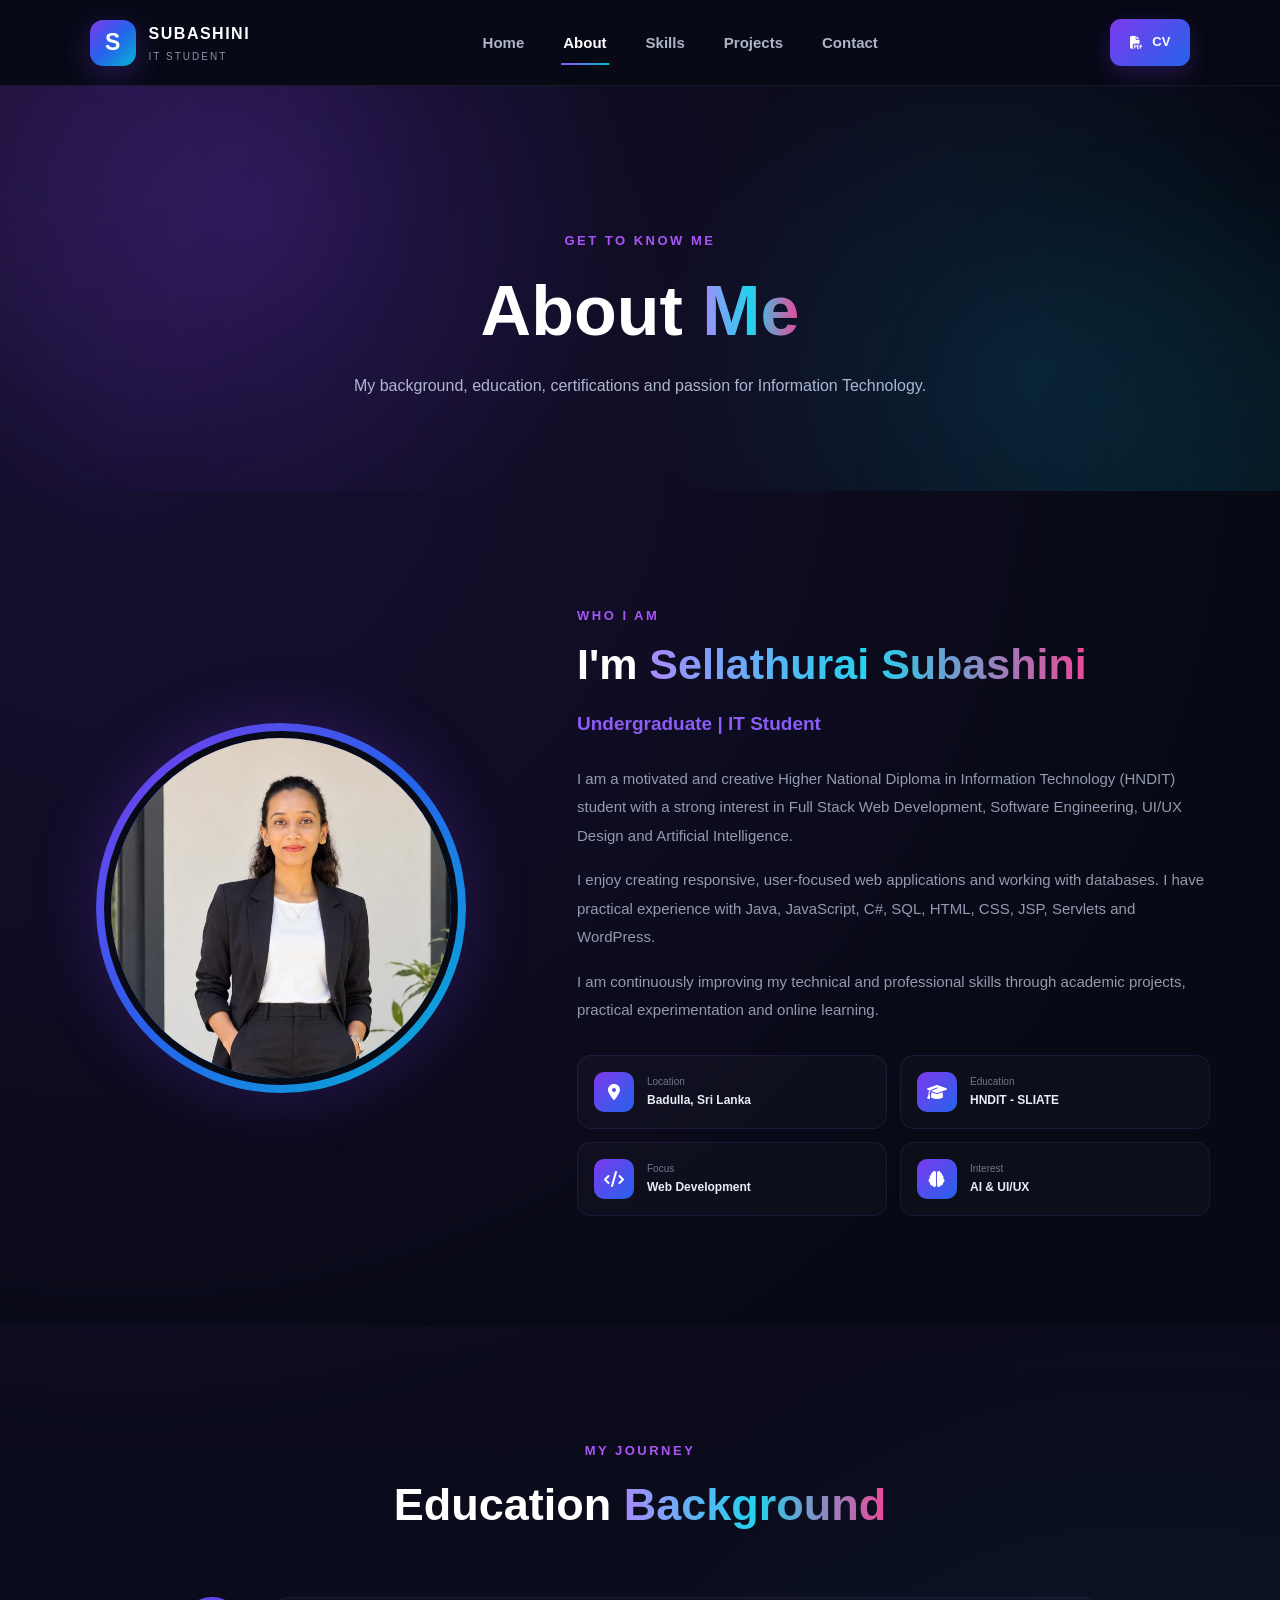
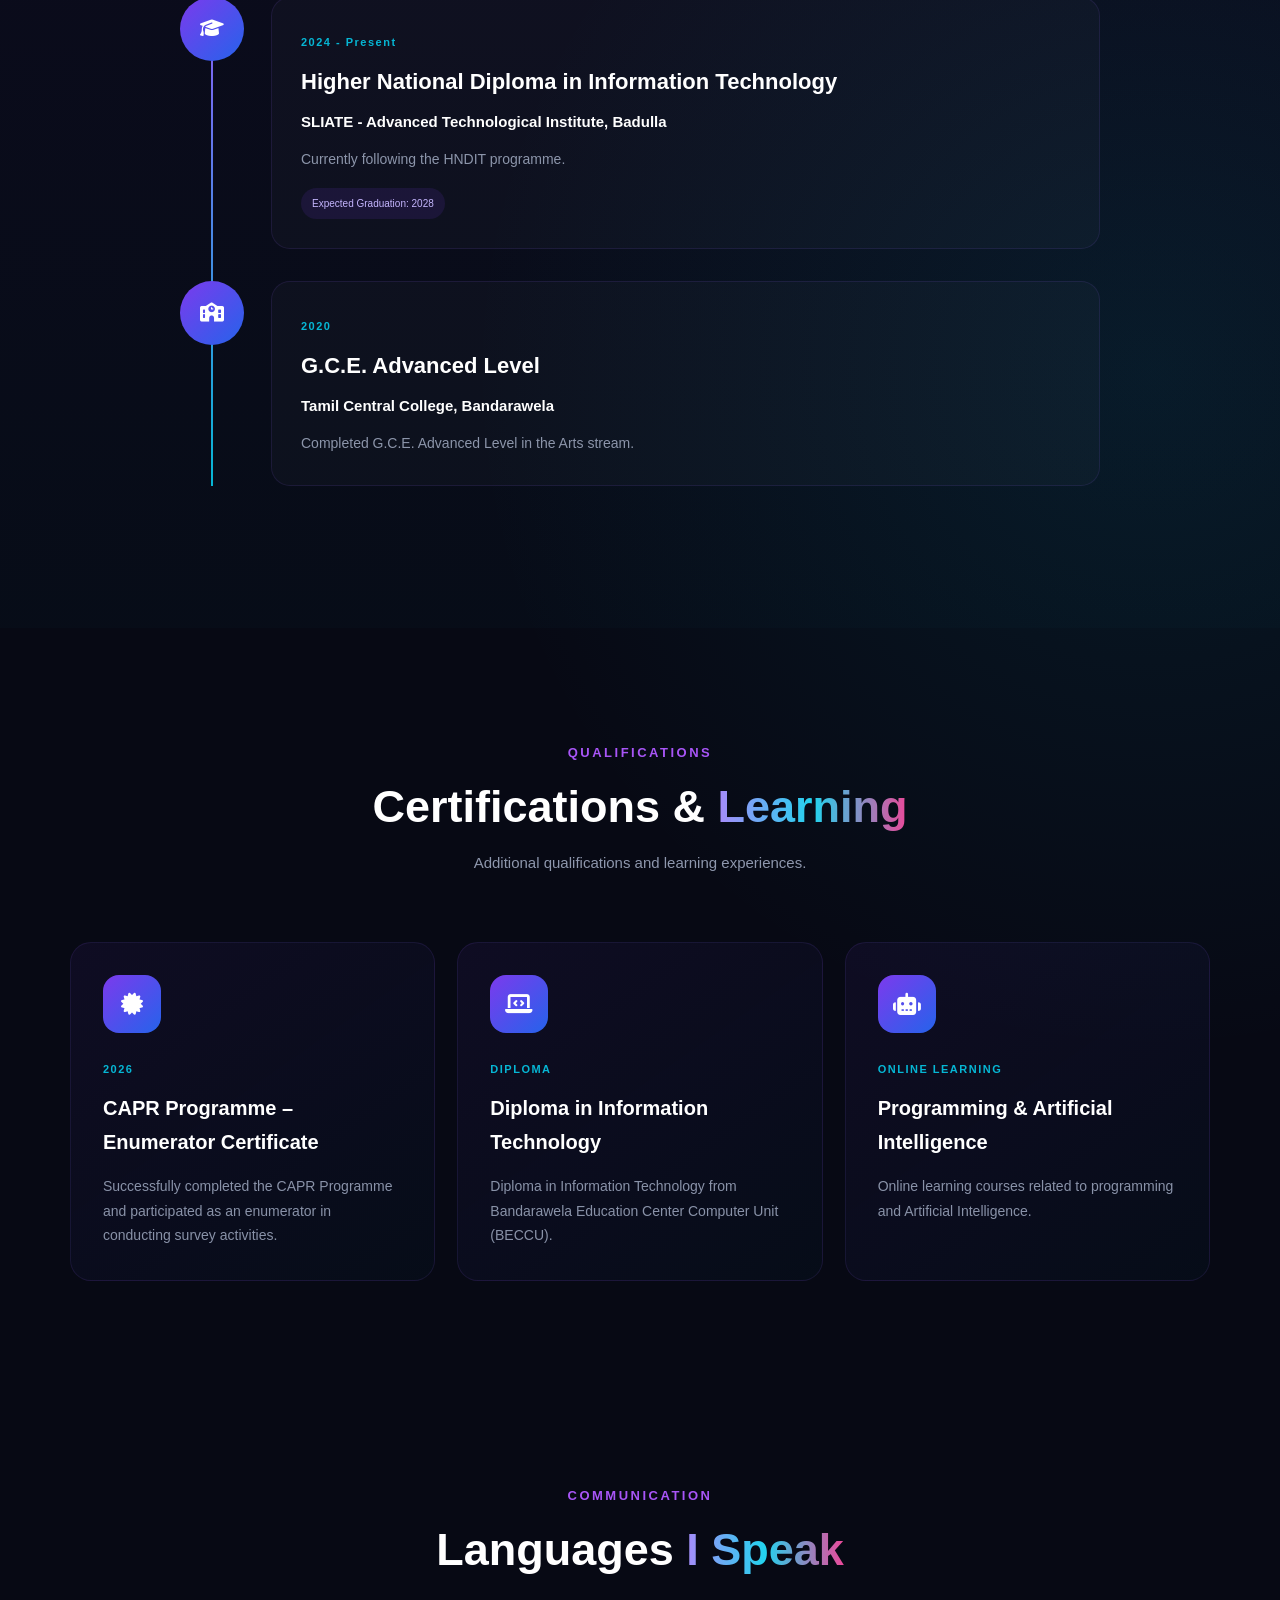
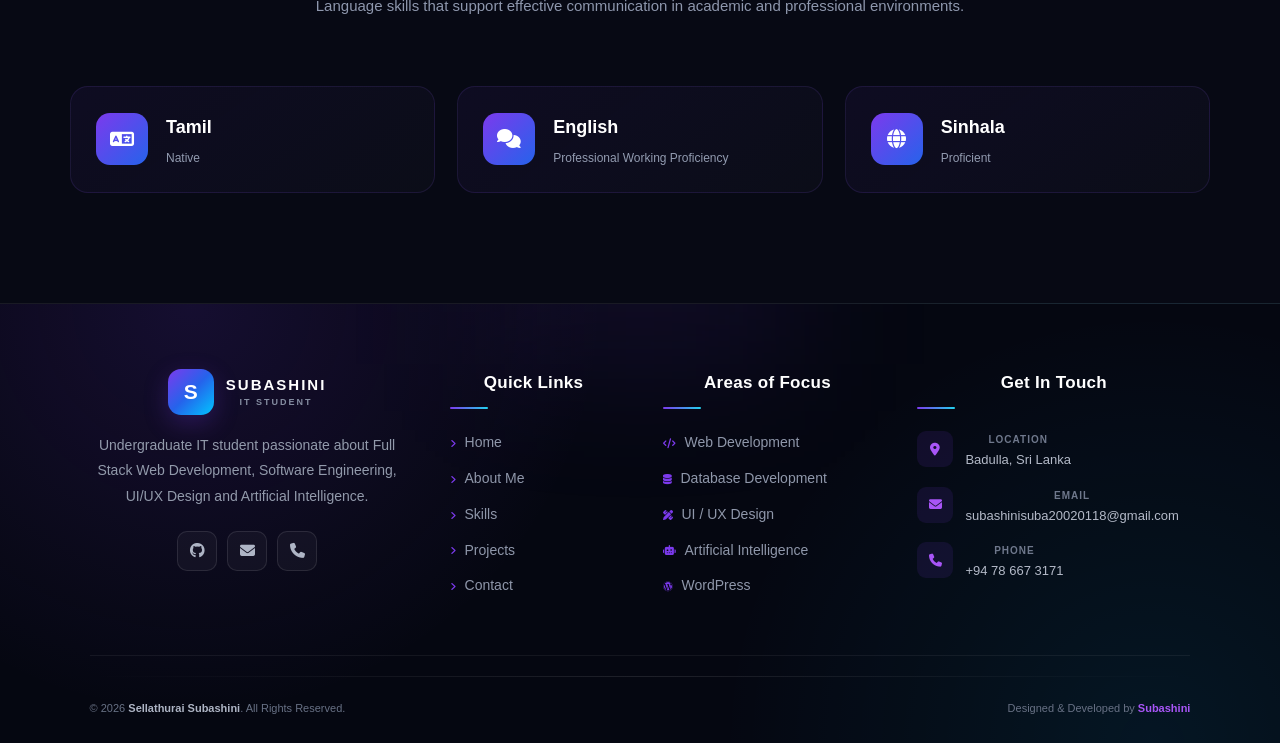
==== commit 9dfa236f: "Updated CV and files" ====
--- a/about.html
+++ b/about.html
@@ -522,7 +522,7 @@
                 </a>
 
 
-                <a href="mailto:subashinisuba200200118@gmail.com"
+                <a href="mailto:subashinisuba20020118@gmail.com"
                    title="Email">
 
                     <i class="fa-solid fa-envelope"></i>
@@ -780,7 +780,7 @@
 
                     <p>
 
-                        subashinisuba200200118@gmail.com
+                        subashinisuba20020118@gmail.com
 
                     </p>
 
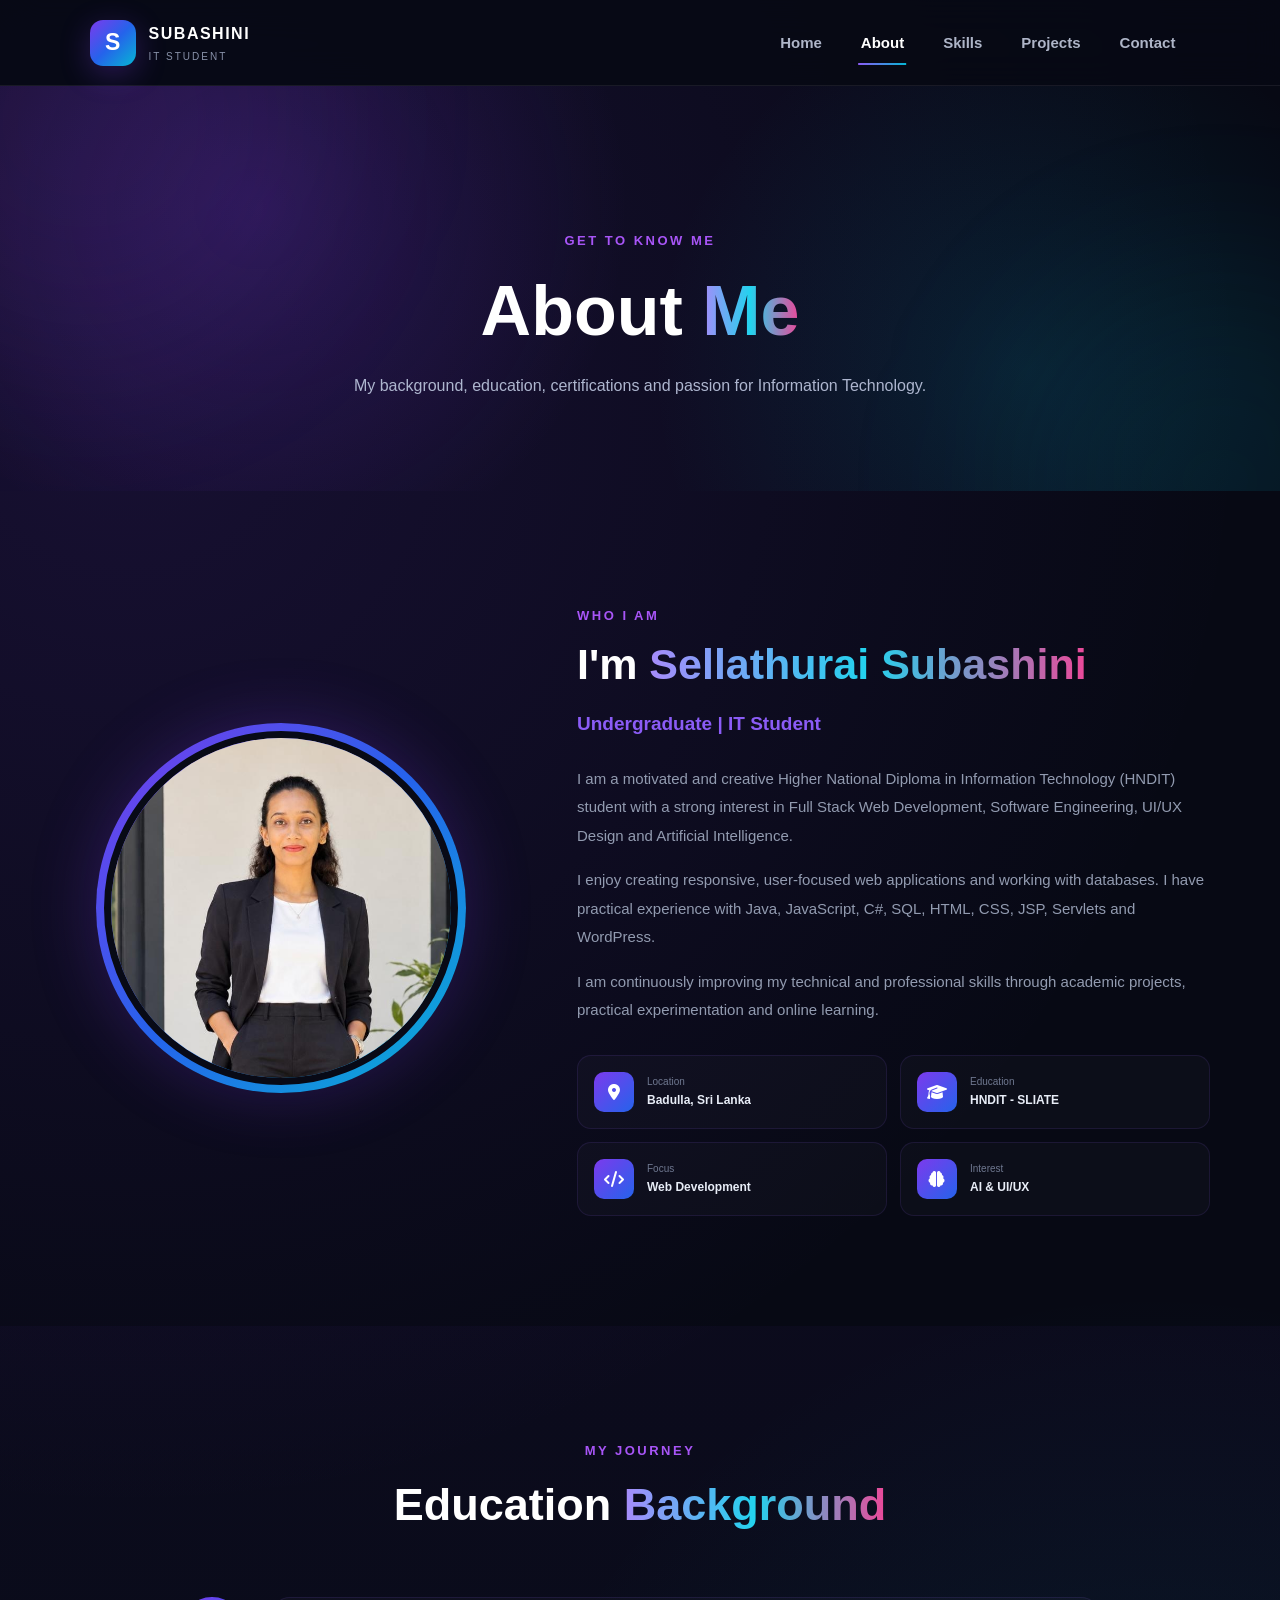
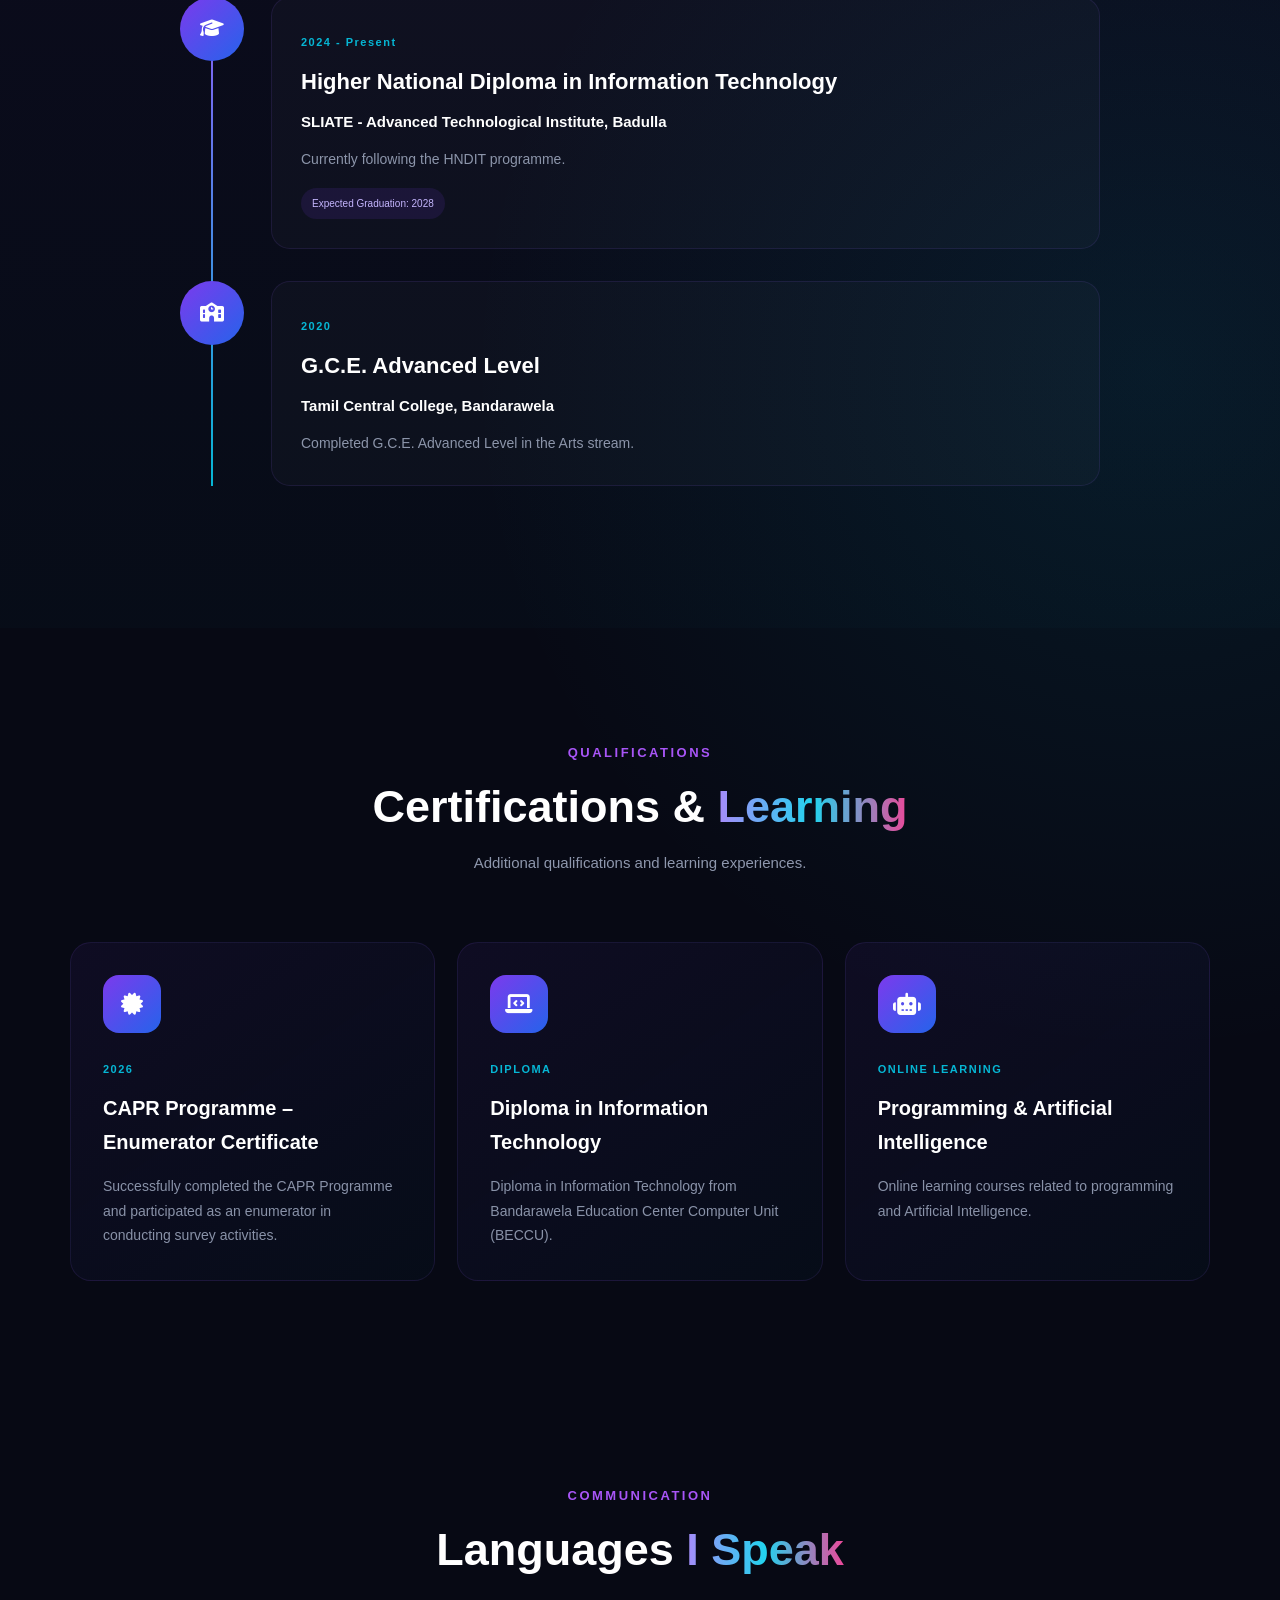
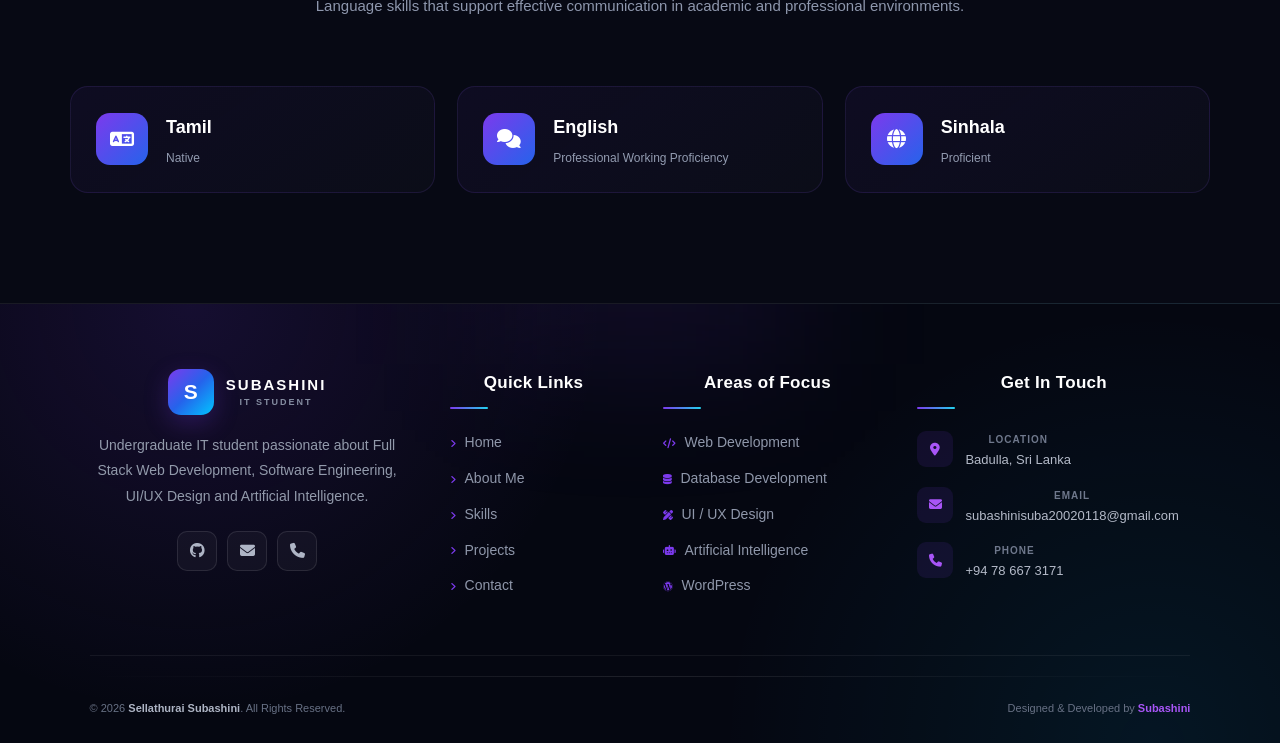
==== commit f0eb67a7: "Removed CV and CV link" ====
--- a/about.html
+++ b/about.html
@@ -41,16 +41,6 @@
         <a href="contact.html">Contact</a>
 
     </nav>
-
-
-    <a href="suba cv.pdf"
-       target="_blank"
-       class="cv-button">
-
-        <i class="fa-solid fa-file-pdf"></i>
-        CV
-
-    </a>
 
 
     <button class="menu-button" id="menuButton">
